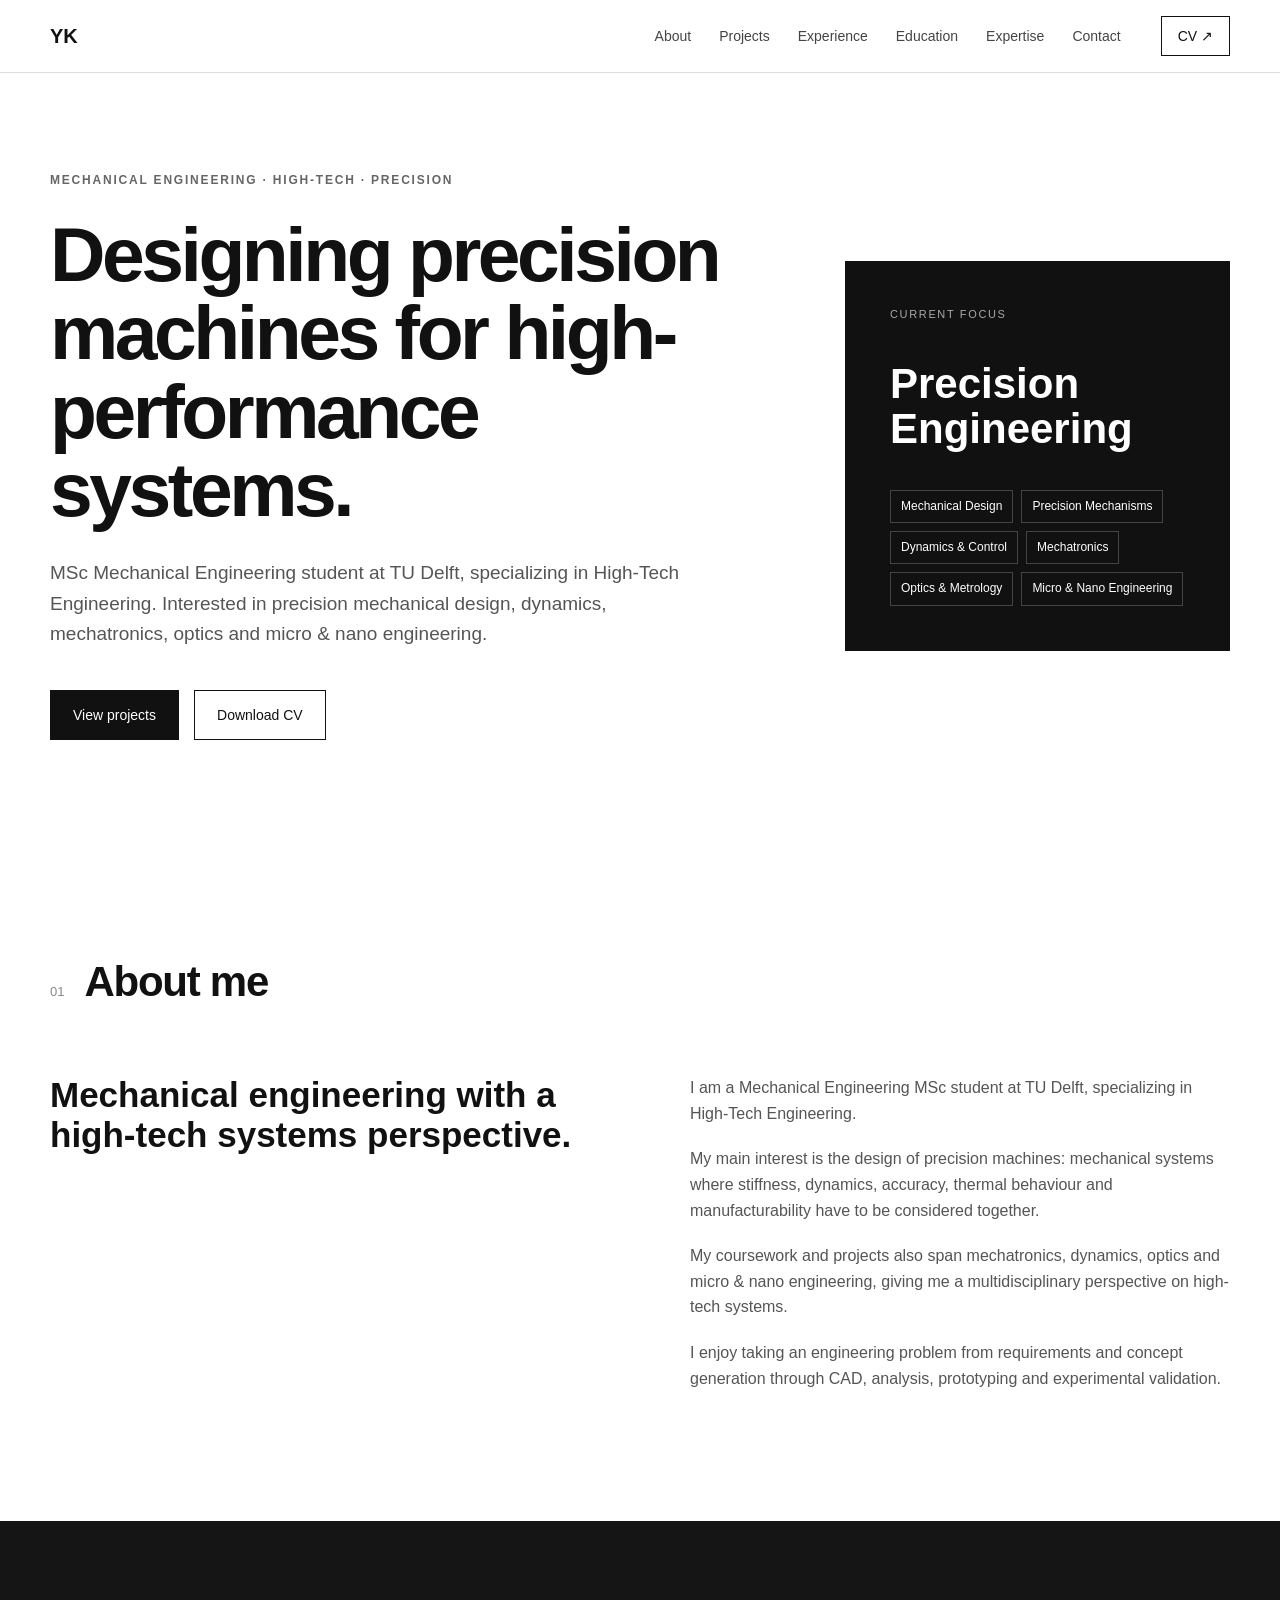
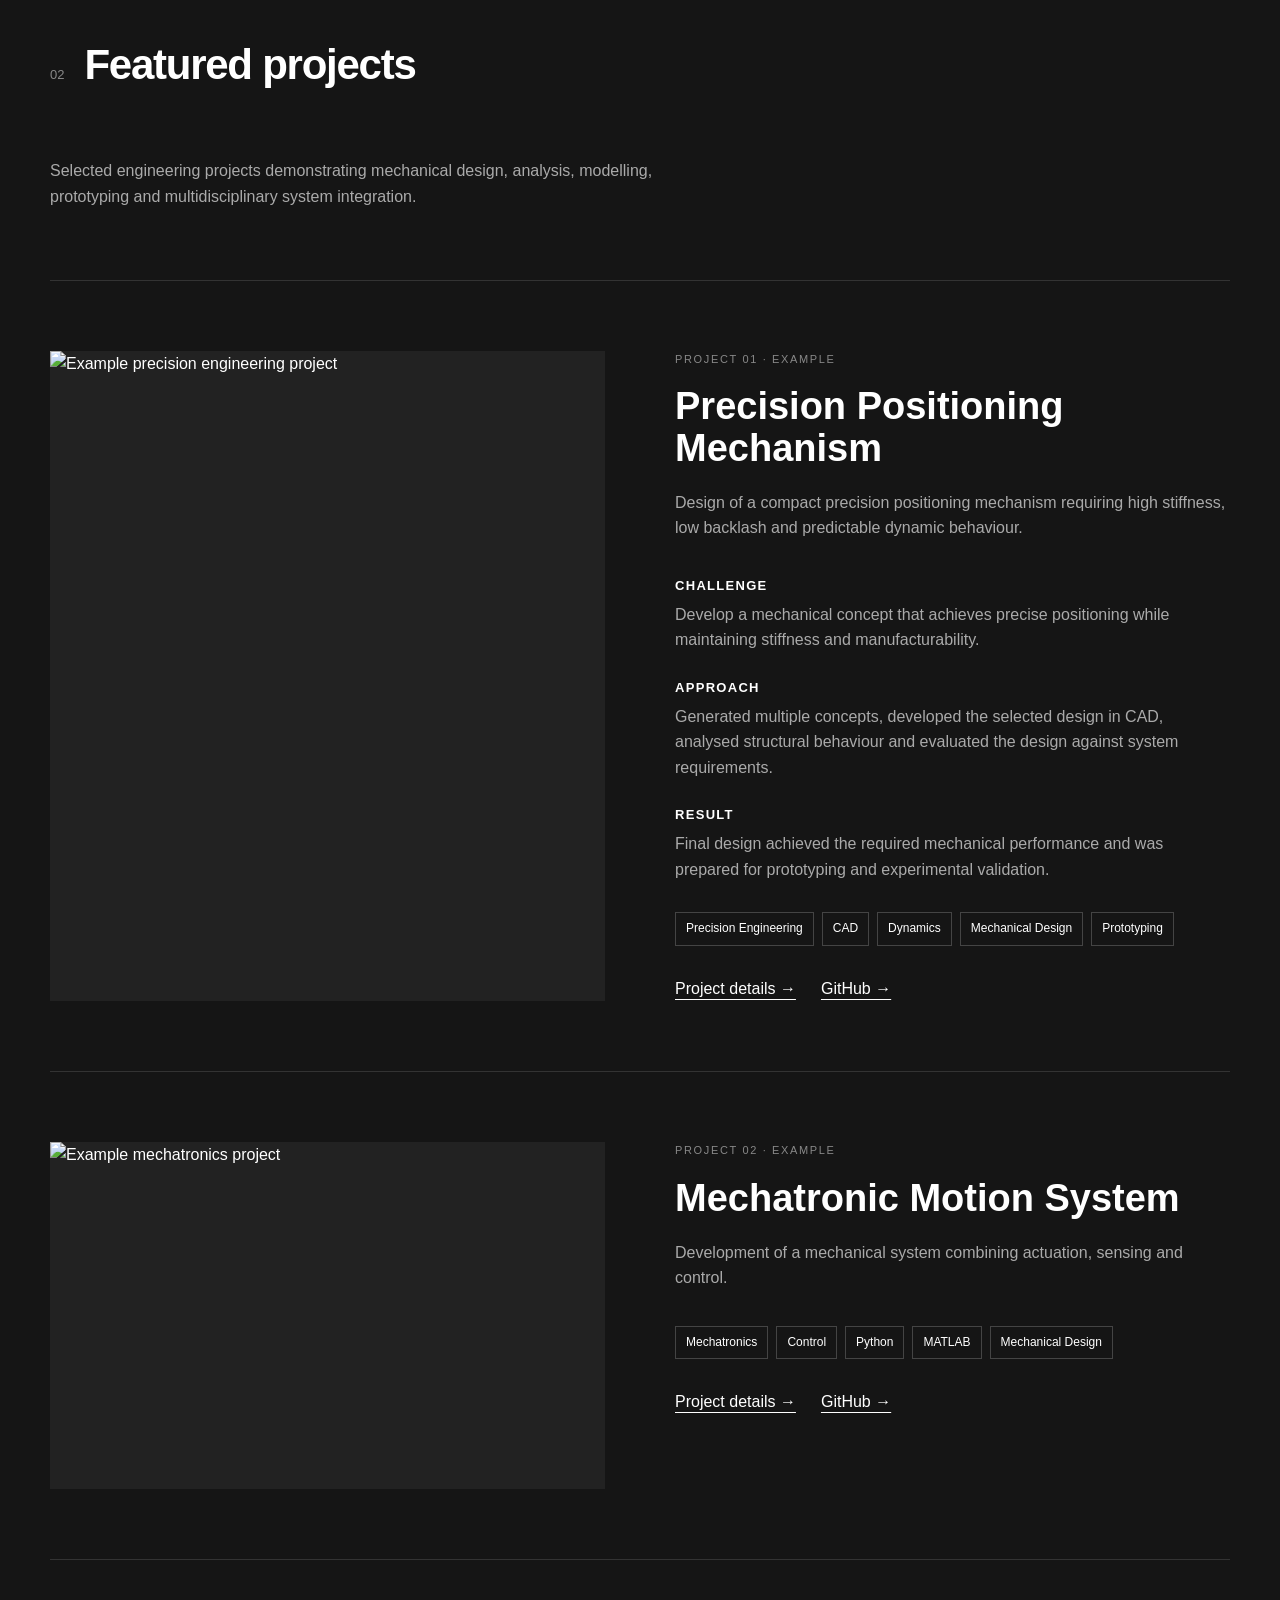
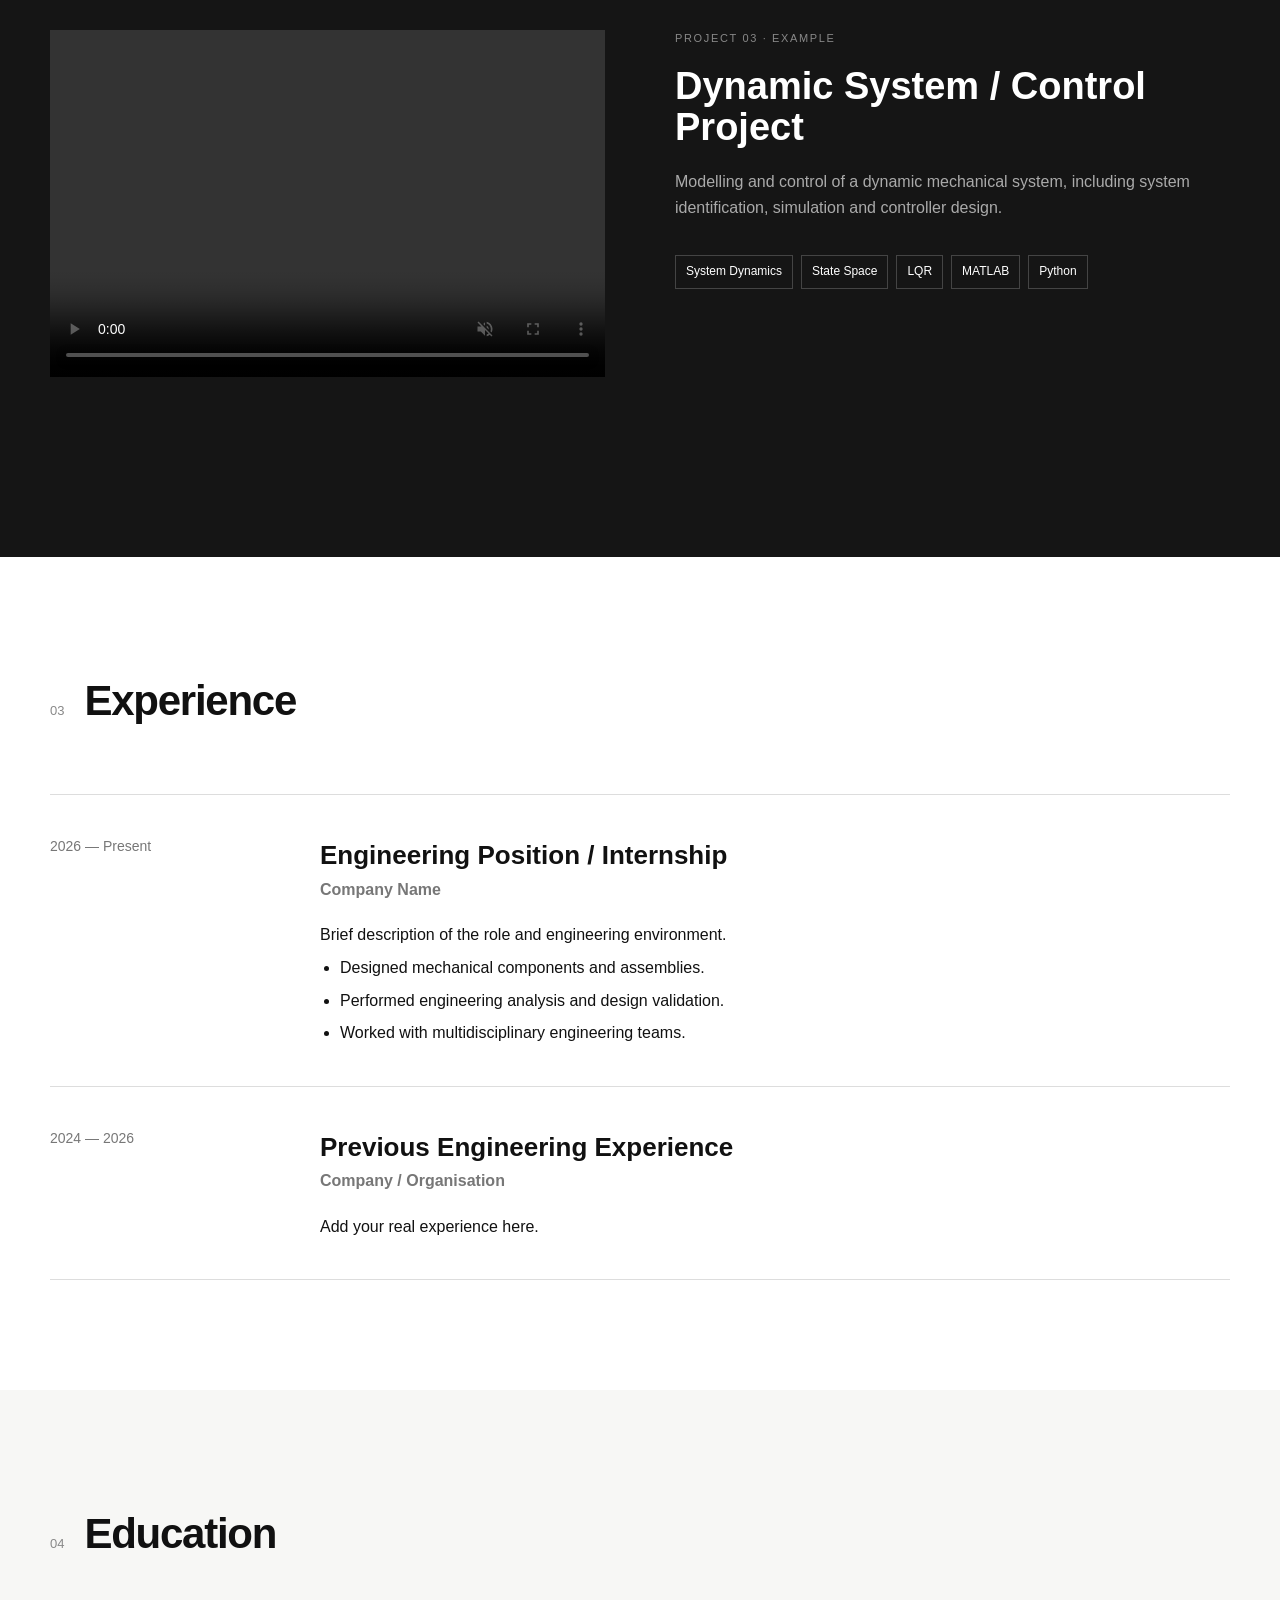
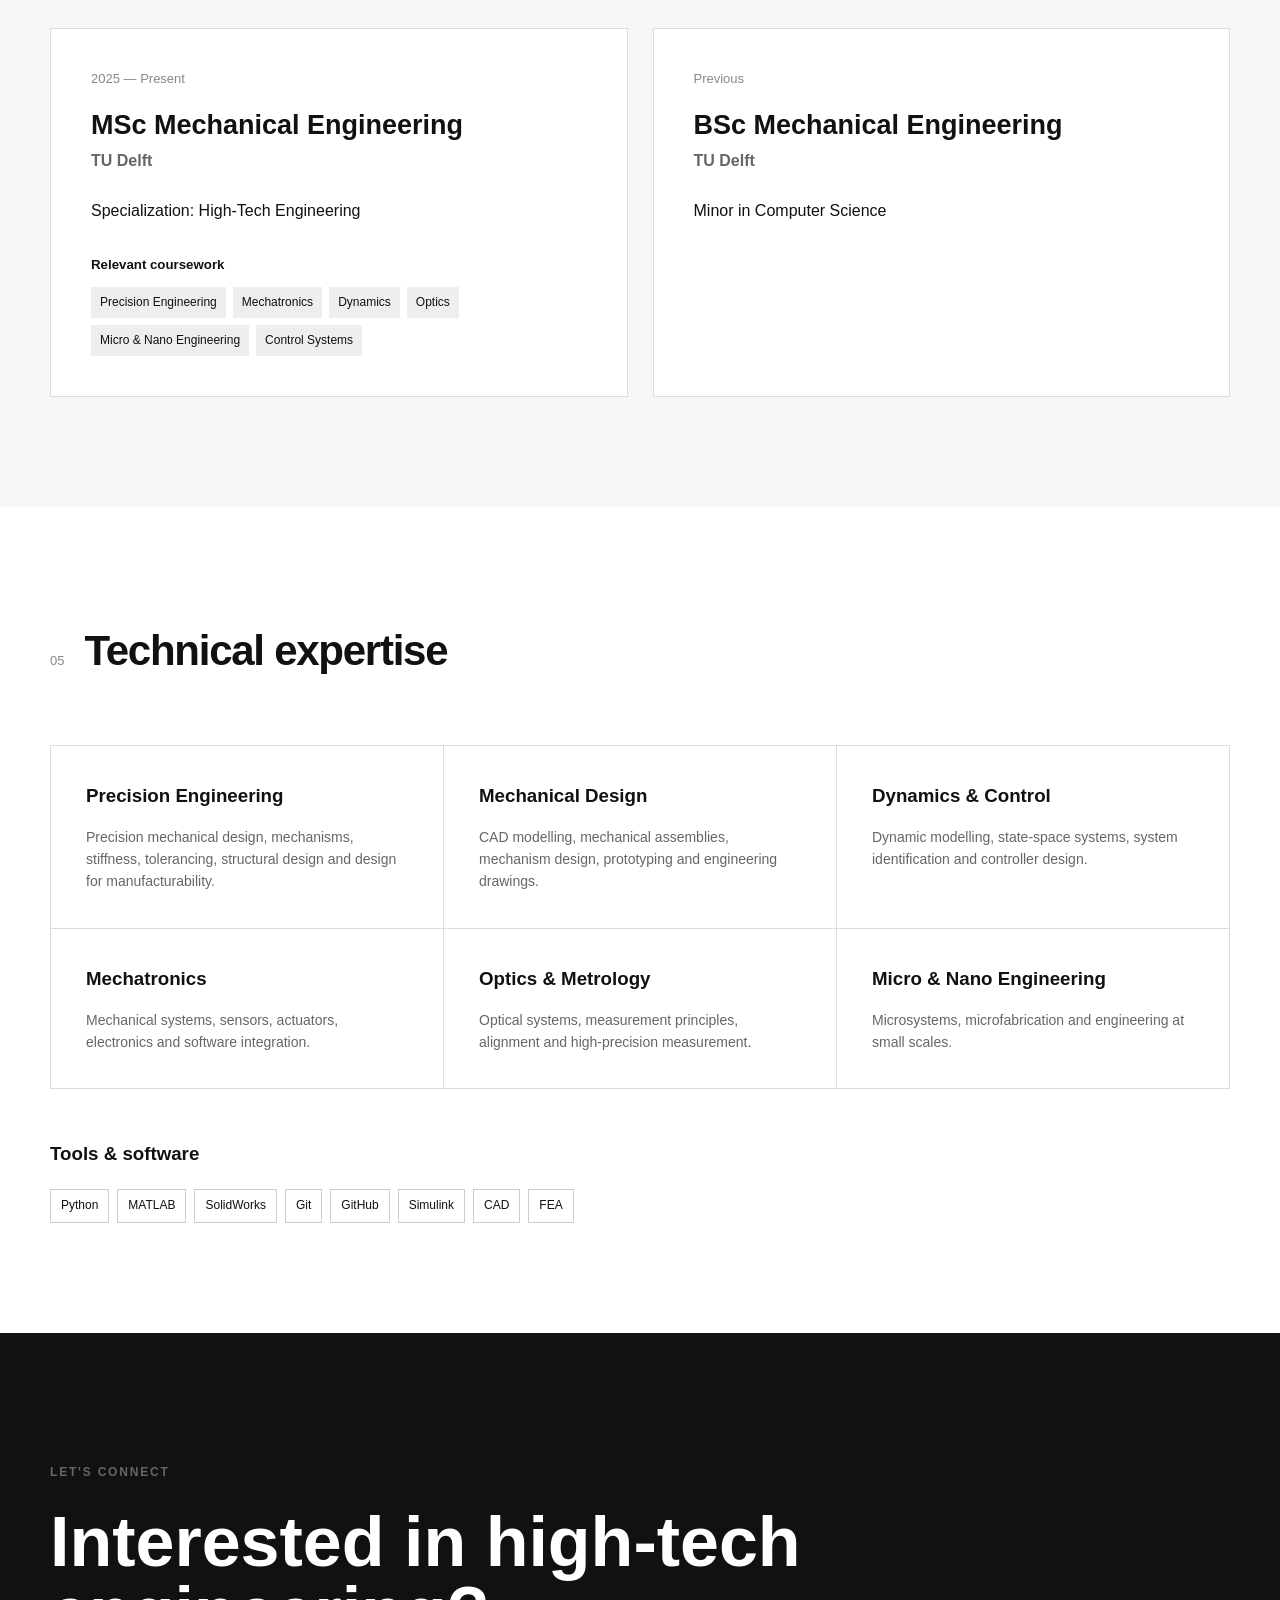
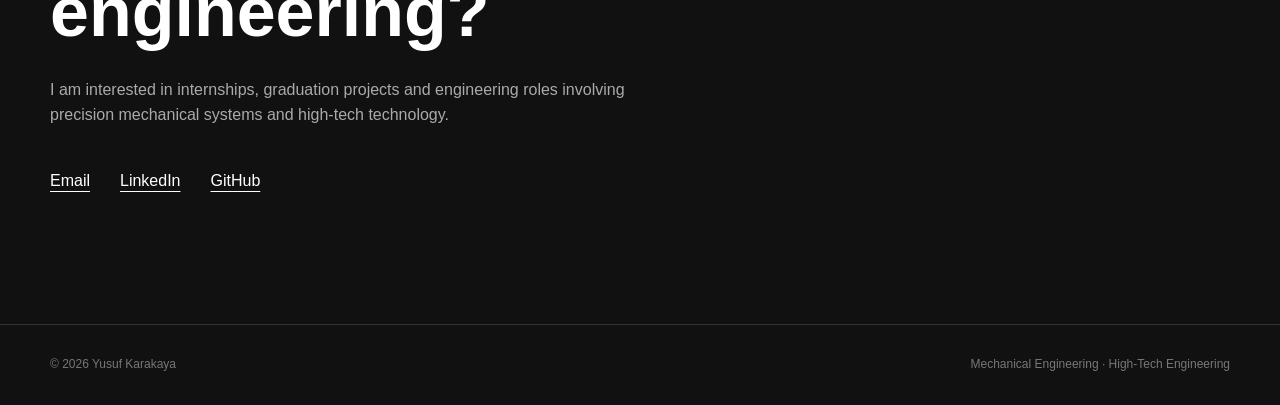
==== index.html @ 10699b2d "Initial website setup" ====
<!DOCTYPE html>
<html lang="en">
<head>
    <meta charset="UTF-8">
    <meta name="viewport" content="width=device-width, initial-scale=1.0">

    <title>Yusuf Karakaya | High-Tech & Precision Engineering</title>

    <meta name="description"
          content="Portfolio of Yusuf Karakaya, Mechanical Engineering MSc student specializing in High-Tech and Precision Engineering.">

    <link rel="stylesheet" href="style.css">
</head>

<body>

<!-- ================= HEADER ================= -->

<header class="header">
    <div class="container nav">

        <a href="#" class="logo">YK</a>

        <nav>
            <a href="#about">About</a>
            <a href="#projects">Projects</a>
            <a href="#experience">Experience</a>
            <a href="#education">Education</a>
            <a href="#skills">Expertise</a>
            <a href="#contact">Contact</a>
        </nav>

        <a href="assets/cv.pdf" class="nav-cv" target="_blank">
            CV ↗
        </a>

    </div>
</header>


<main>

<!-- ================= HERO ================= -->

<section class="hero">

    <div class="container hero-grid">

        <div class="hero-text">

            <p class="eyebrow">
                MECHANICAL ENGINEERING · HIGH-TECH · PRECISION
            </p>

            <h1>
                Designing precision machines
                for high-performance systems.
            </h1>

            <p class="hero-description">
                MSc Mechanical Engineering student at TU Delft,
                specializing in High-Tech Engineering. Interested in
                precision mechanical design, dynamics, mechatronics,
                optics and micro & nano engineering.
            </p>

            <div class="hero-buttons">
                <a href="#projects" class="button primary">
                    View projects
                </a>

                <a href="assets/cv.pdf"
                   class="button secondary"
                   target="_blank">
                    Download CV
                </a>
            </div>

        </div>

        <div class="hero-card">

            <div class="hero-card-label">
                CURRENT FOCUS
            </div>

            <h2>
                Precision<br>
                Engineering
            </h2>

            <div class="focus-list">
                <span>Mechanical Design</span>
                <span>Precision Mechanisms</span>
                <span>Dynamics & Control</span>
                <span>Mechatronics</span>
                <span>Optics & Metrology</span>
                <span>Micro & Nano Engineering</span>
            </div>

        </div>

    </div>

</section>


<!-- ================= ABOUT ================= -->

<section id="about" class="section">

    <div class="container">

        <div class="section-heading">
            <span>01</span>
            <h2>About me</h2>
        </div>

        <div class="about-grid">

            <div>
                <h3>
                    Mechanical engineering with a
                    high-tech systems perspective.
                </h3>
            </div>

            <div>
                <p>
                    I am a Mechanical Engineering MSc student at TU Delft,
                    specializing in High-Tech Engineering.
                </p>

                <p>
                    My main interest is the design of precision machines:
                    mechanical systems where stiffness, dynamics, accuracy,
                    thermal behaviour and manufacturability have to be
                    considered together.
                </p>

                <p>
                    My coursework and projects also span mechatronics,
                    dynamics, optics and micro & nano engineering, giving me
                    a multidisciplinary perspective on high-tech systems.
                </p>

                <p>
                    I enjoy taking an engineering problem from requirements
                    and concept generation through CAD, analysis,
                    prototyping and experimental validation.
                </p>
            </div>

        </div>

    </div>

</section>


<!-- ================= PROJECTS ================= -->

<section id="projects" class="section section-dark">

    <div class="container">

        <div class="section-heading">
            <span>02</span>
            <h2>Featured projects</h2>
        </div>

        <p class="section-intro">
            Selected engineering projects demonstrating mechanical design,
            analysis, modelling, prototyping and multidisciplinary system
            integration.
        </p>


        <!-- PROJECT 01 -->

        <article class="project">

            <div class="project-media">
                <img
                    src="assets/projects/project-01.jpg"
                    alt="Example precision engineering project">
            </div>

            <div class="project-content">

                <p class="project-number">PROJECT 01 · EXAMPLE</p>

                <h3>
                    Precision Positioning Mechanism
                </h3>

                <p class="project-description">
                    Design of a compact precision positioning mechanism
                    requiring high stiffness, low backlash and predictable
                    dynamic behaviour.
                </p>

                <div class="project-details">

                    <div>
                        <h4>Challenge</h4>
                        <p>
                            Develop a mechanical concept that achieves
                            precise positioning while maintaining stiffness
                            and manufacturability.
                        </p>
                    </div>

                    <div>
                        <h4>Approach</h4>
                        <p>
                            Generated multiple concepts, developed the
                            selected design in CAD, analysed structural
                            behaviour and evaluated the design against
                            system requirements.
                        </p>
                    </div>

                    <div>
                        <h4>Result</h4>
                        <p>
                            Final design achieved the required mechanical
                            performance and was prepared for prototyping
                            and experimental validation.
                        </p>
                    </div>

                </div>

                <div class="tags">
                    <span>Precision Engineering</span>
                    <span>CAD</span>
                    <span>Dynamics</span>
                    <span>Mechanical Design</span>
                    <span>Prototyping</span>
                </div>

                <div class="project-links">
                    <a href="#">Project details →</a>
                    <a href="#">GitHub →</a>
                </div>

            </div>

        </article>


        <!-- PROJECT 02 -->

        <article class="project reverse">

            <div class="project-media">
                <img
                    src="assets/projects/project-02.jpg"
                    alt="Example mechatronics project">
            </div>

            <div class="project-content">

                <p class="project-number">PROJECT 02 · EXAMPLE</p>

                <h3>
                    Mechatronic Motion System
                </h3>

                <p class="project-description">
                    Development of a mechanical system combining actuation,
                    sensing and control.
                </p>

                <div class="tags">
                    <span>Mechatronics</span>
                    <span>Control</span>
                    <span>Python</span>
                    <span>MATLAB</span>
                    <span>Mechanical Design</span>
                </div>

                <div class="project-links">
                    <a href="#">Project details →</a>
                    <a href="#">GitHub →</a>
                </div>

            </div>

        </article>


        <!-- PROJECT 03 -->

        <article class="project">

            <div class="project-media video-placeholder">

                <video controls muted loop>
                    <source
                        src="assets/projects/project-03-demo.mp4"
                        type="video/mp4">
                </video>

            </div>

            <div class="project-content">

                <p class="project-number">PROJECT 03 · EXAMPLE</p>

                <h3>
                    Dynamic System / Control Project
                </h3>

                <p class="project-description">
                    Modelling and control of a dynamic mechanical system,
                    including system identification, simulation and
                    controller design.
                </p>

                <div class="tags">
                    <span>System Dynamics</span>
                    <span>State Space</span>
                    <span>LQR</span>
                    <span>MATLAB</span>
                    <span>Python</span>
                </div>

            </div>

        </article>

    </div>

</section>


<!-- ================= EXPERIENCE ================= -->

<section id="experience" class="section">

    <div class="container">

        <div class="section-heading">
            <span>03</span>
            <h2>Experience</h2>
        </div>


        <div class="timeline">

            <article class="experience-item">

                <div class="experience-date">
                    2026 — Present
                </div>

                <div>

                    <h3>
                        Engineering Position / Internship
                    </h3>

                    <h4>
                        Company Name
                    </h4>

                    <p>
                        Brief description of the role and engineering
                        environment.
                    </p>

                    <ul>
                        <li>
                            Designed mechanical components and assemblies.
                        </li>

                        <li>
                            Performed engineering analysis and design
                            validation.
                        </li>

                        <li>
                            Worked with multidisciplinary engineering teams.
                        </li>
                    </ul>

                </div>

            </article>


            <article class="experience-item">

                <div class="experience-date">
                    2024 — 2026
                </div>

                <div>

                    <h3>
                        Previous Engineering Experience
                    </h3>

                    <h4>
                        Company / Organisation
                    </h4>

                    <p>
                        Add your real experience here.
                    </p>

                </div>

            </article>

        </div>

    </div>

</section>


<!-- ================= EDUCATION ================= -->

<section id="education" class="section section-light">

    <div class="container">

        <div class="section-heading">
            <span>04</span>
            <h2>Education</h2>
        </div>


        <div class="education-grid">

            <article class="education-card">

                <p class="date">
                    2025 — Present
                </p>

                <h3>
                    MSc Mechanical Engineering
                </h3>

                <h4>
                    TU Delft
                </h4>

                <p>
                    Specialization: High-Tech Engineering
                </p>

                <h5>
                    Relevant coursework
                </h5>

                <div class="course-list">

                    <span>Precision Engineering</span>
                    <span>Mechatronics</span>
                    <span>Dynamics</span>
                    <span>Optics</span>
                    <span>Micro & Nano Engineering</span>
                    <span>Control Systems</span>

                </div>

            </article>


            <article class="education-card">

                <p class="date">
                    Previous
                </p>

                <h3>
                    BSc Mechanical Engineering
                </h3>

                <h4>
                    TU Delft
                </h4>

                <p>
                    Minor in Computer Science
                </p>

            </article>

        </div>

    </div>

</section>


<!-- ================= EXPERTISE ================= -->

<section id="skills" class="section">

    <div class="container">

        <div class="section-heading">
            <span>05</span>
            <h2>Technical expertise</h2>
        </div>


        <div class="skills-grid">

            <div class="skill-card">
                <h3>Precision Engineering</h3>

                <p>
                    Precision mechanical design, mechanisms, stiffness,
                    tolerancing, structural design and design for
                    manufacturability.
                </p>
            </div>


            <div class="skill-card">
                <h3>Mechanical Design</h3>

                <p>
                    CAD modelling, mechanical assemblies, mechanism design,
                    prototyping and engineering drawings.
                </p>
            </div>


            <div class="skill-card">
                <h3>Dynamics & Control</h3>

                <p>
                    Dynamic modelling, state-space systems, system
                    identification and controller design.
                </p>
            </div>


            <div class="skill-card">
                <h3>Mechatronics</h3>

                <p>
                    Mechanical systems, sensors, actuators, electronics
                    and software integration.
                </p>
            </div>


            <div class="skill-card">
                <h3>Optics & Metrology</h3>

                <p>
                    Optical systems, measurement principles, alignment and
                    high-precision measurement.
                </p>
            </div>


            <div class="skill-card">
                <h3>Micro & Nano Engineering</h3>

                <p>
                    Microsystems, microfabrication and engineering at
                    small scales.
                </p>
            </div>

        </div>


        <div class="software">

            <h3>Tools & software</h3>

            <div class="software-list">
                <span>Python</span>
                <span>MATLAB</span>
                <span>SolidWorks</span>
                <span>Git</span>
                <span>GitHub</span>
                <span>Simulink</span>
                <span>CAD</span>
                <span>FEA</span>
            </div>

        </div>

    </div>

</section>


<!-- ================= CONTACT ================= -->

<section id="contact" class="contact">

    <div class="container">

        <p class="eyebrow">
            LET'S CONNECT
        </p>

        <h2>
            Interested in high-tech engineering?
        </h2>

        <p>
            I am interested in internships, graduation projects and
            engineering roles involving precision mechanical systems
            and high-tech technology.
        </p>

        <div class="contact-links">

            <a href="mailto:YOUR_EMAIL@example.com">
                Email
            </a>

            <a href="https://www.linkedin.com/"
               target="_blank">
                LinkedIn
            </a>

            <a href="https://github.com/"
               target="_blank">
                GitHub
            </a>

        </div>

    </div>

</section>

</main>


<footer>

    <div class="container footer">

        <p>
            © 2026 Yusuf Karakaya
        </p>

        <p>
            Mechanical Engineering · High-Tech Engineering
        </p>

    </div>

</footer>


<script src="script.js"></script>

</body>
</html>
---- style.css ----
/* =========================
   RESET
========================= */

* {
    margin: 0;
    padding: 0;
    box-sizing: border-box;
}

html {
    scroll-behavior: smooth;
}

body {
    font-family:
        Inter,
        -apple-system,
        BlinkMacSystemFont,
        "Segoe UI",
        sans-serif;

    color: #111;
    background: #fff;
    line-height: 1.6;
}

img,
video {
    width: 100%;
    display: block;
}

a {
    color: inherit;
    text-decoration: none;
}


/* =========================
   VARIABLES
========================= */

:root {

    --black: #111;
    --dark: #151515;
    --gray: #666;
    --light-gray: #f3f3f1;
    --border: #ddd;

    --max-width: 1180px;

    --section-padding: 110px;
}


/* =========================
   GENERAL
========================= */

.container {
    width: min(
        calc(100% - 40px),
        var(--max-width)
    );

    margin: auto;
}

.section {
    padding: var(--section-padding) 0;
}

.section-light {
    background: #f7f7f5;
}

.section-dark {
    background: var(--dark);
    color: white;
}


/* =========================
   HEADER
========================= */

.header {
    position: sticky;
    top: 0;
    z-index: 100;

    background: rgba(255,255,255,0.92);

    backdrop-filter: blur(10px);

    border-bottom: 1px solid var(--border);
}

.nav {
    height: 72px;

    display: flex;
    align-items: center;

    gap: 40px;
}

.logo {
    font-weight: 800;
    font-size: 20px;

    margin-right: auto;
}

nav {
    display: flex;
    gap: 28px;
}

nav a {
    font-size: 14px;
    color: #444;

    transition: 0.2s;
}

nav a:hover {
    color: #000;
}

.nav-cv {
    border: 1px solid #111;
    padding: 8px 16px;

    font-size: 14px;
}


/* =========================
   HERO
========================= */

.hero {
    min-height: 85vh;

    display: flex;
    align-items: center;
}

.hero-grid {
    display: grid;

    grid-template-columns:
        1.3fr
        0.7fr;

    gap: 80px;

    align-items: center;
}

.eyebrow {
    font-size: 12px;
    font-weight: 700;

    letter-spacing: 0.15em;

    margin-bottom: 25px;

    color: #666;
}

.hero h1 {
    font-size: clamp(44px, 6vw, 78px);

    line-height: 1.02;

    letter-spacing: -0.045em;

    max-width: 850px;
}

.hero-description {
    max-width: 650px;

    font-size: 19px;

    color: #555;

    margin-top: 30px;
}

.hero-buttons {
    display: flex;
    gap: 15px;

    margin-top: 40px;
}

.button {
    padding: 13px 22px;

    font-size: 14px;

    border: 1px solid #111;
}

.button.primary {
    background: #111;
    color: white;
}

.button.secondary {
    background: transparent;
}


/* =========================
   HERO CARD
========================= */

.hero-card {

    background: #111;

    color: white;

    padding: 45px;

    min-height: 390px;

    display: flex;
    flex-direction: column;
    justify-content: space-between;
}

.hero-card-label {
    font-size: 11px;
    letter-spacing: 0.15em;
    color: #aaa;
}

.hero-card h2 {
    font-size: 42px;
    line-height: 1.05;
}

.focus-list {
    display: flex;
    flex-wrap: wrap;
    gap: 8px;
}

.focus-list span {
    border: 1px solid #444;
    padding: 6px 10px;

    font-size: 12px;
}


/* =========================
   SECTION HEADINGS
========================= */

.section-heading {
    display: flex;
    align-items: baseline;

    gap: 20px;

    margin-bottom: 60px;
}

.section-heading span {
    font-size: 13px;
    color: #888;
}

.section-heading h2 {
    font-size: 42px;

    letter-spacing: -0.03em;
}

.section-intro {
    max-width: 650px;

    color: #aaa;

    margin-bottom: 70px;
}


/* =========================
   ABOUT
========================= */

.about-grid {
    display: grid;

    grid-template-columns:
        1fr
        1fr;

    gap: 100px;
}

.about-grid h3 {
    font-size: 35px;

    line-height: 1.15;
}

.about-grid p {
    margin-bottom: 20px;

    color: #555;
}


/* =========================
   PROJECTS
========================= */

.project {
    display: grid;

    grid-template-columns:
        1fr
        1fr;

    gap: 70px;

    padding: 70px 0;

    border-top: 1px solid #333;
}

.project.reverse {
    grid-template-columns:
        1fr
        1fr;
}

.project-media {
    overflow: hidden;

    background: #222;
}

.project-media img {
    aspect-ratio: 16 / 10;

    object-fit: cover;
}

.project-media video {
    aspect-ratio: 16 / 10;

    object-fit: cover;
}

.project-number {
    font-size: 11px;

    letter-spacing: 0.15em;

    color: #888;

    margin-bottom: 18px;
}

.project-content h3 {
    font-size: 38px;

    line-height: 1.1;

    margin-bottom: 20px;
}

.project-description {
    color: #aaa;

    margin-bottom: 35px;
}

.project-details {
    display: grid;

    gap: 25px;

    margin-bottom: 30px;
}

.project-details h4 {
    font-size: 13px;

    text-transform: uppercase;

    letter-spacing: 0.1em;

    margin-bottom: 5px;
}

.project-details p {
    color: #aaa;
}

.tags,
.software-list {
    display: flex;

    flex-wrap: wrap;

    gap: 8px;
}

.tags span,
.software-list span {

    border: 1px solid #444;

    padding: 6px 10px;

    font-size: 12px;
}

.project-links {
    display: flex;

    gap: 25px;

    margin-top: 30px;
}

.project-links a {
    text-decoration: underline;

    text-underline-offset: 5px;
}


/* =========================
   EXPERIENCE
========================= */

.timeline {
    border-top: 1px solid var(--border);
}

.experience-item {

    display: grid;

    grid-template-columns:
        220px
        1fr;

    gap: 50px;

    padding: 40px 0;

    border-bottom: 1px solid var(--border);
}

.experience-date {
    color: #777;
    font-size: 14px;
}

.experience-item h3 {
    font-size: 26px;
}

.experience-item h4 {
    color: #777;

    margin-bottom: 20px;
}

.experience-item li {
    margin-left: 20px;

    margin-top: 7px;
}


/* =========================
   EDUCATION
========================= */

.education-grid {
    display: grid;

    grid-template-columns:
        1fr
        1fr;

    gap: 25px;
}

.education-card {

    background: white;

    border: 1px solid var(--border);

    padding: 40px;
}

.education-card .date {
    color: #888;

    font-size: 13px;

    margin-bottom: 15px;
}

.education-card h3 {
    font-size: 27px;
}

.education-card h4 {
    color: #666;

    margin-bottom: 25px;
}

.education-card h5 {
    margin-top: 30px;

    margin-bottom: 12px;
}

.course-list {
    display: flex;

    flex-wrap: wrap;

    gap: 7px;
}

.course-list span {
    background: #eee;

    padding: 6px 9px;

    font-size: 12px;
}


/* =========================
   SKILLS
========================= */

.skills-grid {

    display: grid;

    grid-template-columns:
        repeat(3, 1fr);

    gap: 1px;

    background: var(--border);

    border: 1px solid var(--border);
}

.skill-card {

    background: white;

    padding: 35px;
}

.skill-card h3 {
    margin-bottom: 15px;
}

.skill-card p {
    color: #666;

    font-size: 14px;
}

.software {
    margin-top: 50px;
}

.software h3 {
    margin-bottom: 20px;
}

.software-list span {
    border-color: #ccc;
}


/* =========================
   CONTACT
========================= */

.contact {

    background: #111;

    color: white;

    padding: 130px 0;
}

.contact h2 {

    font-size: clamp(40px, 6vw, 70px);

    line-height: 1;

    max-width: 850px;
}

.contact p:not(.eyebrow) {

    color: #aaa;

    max-width: 600px;

    margin-top: 30px;
}

.contact-links {

    display: flex;

    gap: 30px;

    margin-top: 40px;
}

.contact-links a {

    text-decoration: underline;

    text-underline-offset: 5px;
}


/* =========================
   FOOTER
========================= */

footer {
    background: #111;

    color: #777;

    border-top: 1px solid #333;
}

.footer {

    min-height: 80px;

    display: flex;

    align-items: center;

    justify-content: space-between;

    font-size: 12px;
}


/* =========================
   MOBILE
========================= */

@media (max-width: 800px) {

    nav {
        display: none;
    }

    .hero-grid,
    .about-grid,
    .project,
    .education-grid {

        grid-template-columns: 1fr;

        gap: 40px;
    }

    .skills-grid {
        grid-template-columns: 1fr;
    }

    .hero {
        padding: 80px 0;
    }

    .hero h1 {
        font-size: 48px;
    }

    .hero-card {
        min-height: 320px;
    }

    .experience-item {
        grid-template-columns: 1fr;

        gap: 10px;
    }

    .footer {
        flex-direction: column;

        justify-content: center;

        gap: 5px;
    }

}
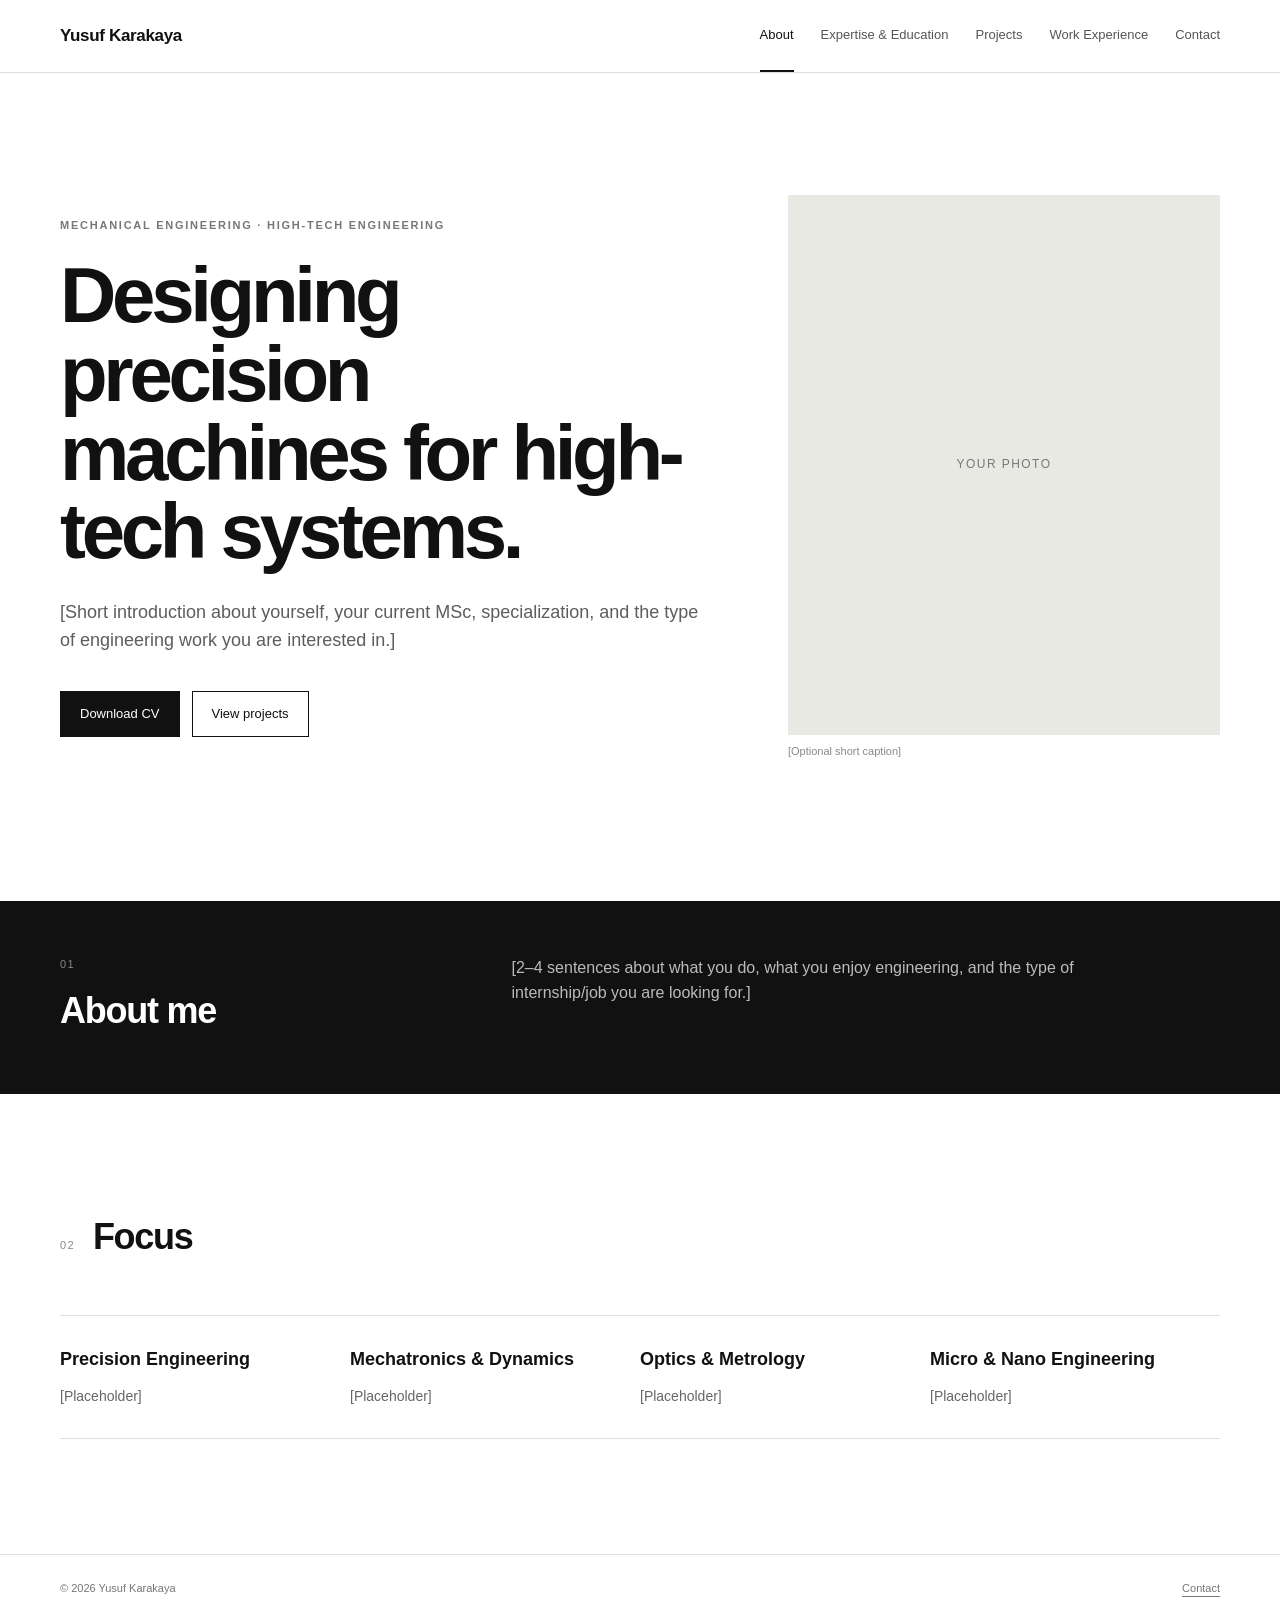
==== commit fa8e6e1f: "Redesign" ====
--- a/index.html
+++ b/index.html
@@ -1,666 +1,63 @@
 <!DOCTYPE html>
 <html lang="en">
 <head>
-    <meta charset="UTF-8">
-    <meta name="viewport" content="width=device-width, initial-scale=1.0">
-
-    <title>Yusuf Karakaya | High-Tech & Precision Engineering</title>
-
-    <meta name="description"
-          content="Portfolio of Yusuf Karakaya, Mechanical Engineering MSc student specializing in High-Tech and Precision Engineering.">
-
-    <link rel="stylesheet" href="style.css">
+  <meta charset="UTF-8">
+  <meta name="viewport" content="width=device-width, initial-scale=1.0">
+  <meta name="description" content="Yusuf Karakaya — Mechanical Engineering MSc, High-Tech and Precision Engineering portfolio.">
+  <title>Yusuf Karakaya | High-Tech & Precision Engineering</title>
+  <link rel="stylesheet" href="style.css">
 </head>
-
 <body>
-
-<!-- ================= HEADER ================= -->
-
-<header class="header">
-    <div class="container nav">
-
-        <a href="#" class="logo">YK</a>
-
-        <nav>
-            <a href="#about">About</a>
-            <a href="#projects">Projects</a>
-            <a href="#experience">Experience</a>
-            <a href="#education">Education</a>
-            <a href="#skills">Expertise</a>
-            <a href="#contact">Contact</a>
-        </nav>
-
-        <a href="assets/cv.pdf" class="nav-cv" target="_blank">
-            CV ↗
-        </a>
-
-    </div>
+<header class="site-header">
+  <div class="container nav">
+    <a class="logo" href="index.html">Yusuf Karakaya</a>
+    <button class="menu-toggle" aria-label="Open menu">☰</button>
+    <nav class="nav-links">
+      <a class="active" href="index.html">About</a>
+      <a href="expertise.html">Expertise & Education</a>
+      <a href="projects.html">Projects</a>
+      <a href="experience.html">Work Experience</a>
+      <a href="contact.html">Contact</a>
+    </nav>
+  </div>
 </header>
 
+<main>
+  <section class="hero container">
+    <div class="hero-copy">
+      <p class="eyebrow">MECHANICAL ENGINEERING · HIGH-TECH ENGINEERING</p>
+      <h1>Designing precision machines for high-tech systems.</h1>
+      <p class="lead">[Short introduction about yourself, your current MSc, specialization, and the type of engineering work you are interested in.]</p>
+      <div class="actions">
+        <a class="button button-dark" href="assets/cv.pdf" target="_blank">Download CV</a>
+        <a class="button button-light" href="projects.html">View projects</a>
+      </div>
+    </div>
+    <div class="hero-photo">
+      <div class="photo-placeholder">YOUR PHOTO</div>
+      <p class="caption">[Optional short caption]</p>
+    </div>
+  </section>
 
-<main>
+  <section class="intro-strip">
+    <div class="container intro-grid">
+      <div><span class="number">01</span><h2>About me</h2></div>
+      <p>[2–4 sentences about what you do, what you enjoy engineering, and the type of internship/job you are looking for.]</p>
+    </div>
+  </section>
 
-<!-- ================= HERO ================= -->
-
-<section class="hero">
-
-    <div class="container hero-grid">
-
-        <div class="hero-text">
-
-            <p class="eyebrow">
-                MECHANICAL ENGINEERING · HIGH-TECH · PRECISION
-            </p>
-
-            <h1>
-                Designing precision machines
-                for high-performance systems.
-            </h1>
-
-            <p class="hero-description">
-                MSc Mechanical Engineering student at TU Delft,
-                specializing in High-Tech Engineering. Interested in
-                precision mechanical design, dynamics, mechatronics,
-                optics and micro & nano engineering.
-            </p>
-
-            <div class="hero-buttons">
-                <a href="#projects" class="button primary">
-                    View projects
-                </a>
-
-                <a href="assets/cv.pdf"
-                   class="button secondary"
-                   target="_blank">
-                    Download CV
-                </a>
-            </div>
-
-        </div>
-
-        <div class="hero-card">
-
-            <div class="hero-card-label">
-                CURRENT FOCUS
-            </div>
-
-            <h2>
-                Precision<br>
-                Engineering
-            </h2>
-
-            <div class="focus-list">
-                <span>Mechanical Design</span>
-                <span>Precision Mechanisms</span>
-                <span>Dynamics & Control</span>
-                <span>Mechatronics</span>
-                <span>Optics & Metrology</span>
-                <span>Micro & Nano Engineering</span>
-            </div>
-
-        </div>
-
+  <section class="container focus-section">
+    <div class="section-heading"><span class="number">02</span><h2>Focus</h2></div>
+    <div class="focus-grid">
+      <article><h3>Precision Engineering</h3><p>[Placeholder]</p></article>
+      <article><h3>Mechatronics & Dynamics</h3><p>[Placeholder]</p></article>
+      <article><h3>Optics & Metrology</h3><p>[Placeholder]</p></article>
+      <article><h3>Micro & Nano Engineering</h3><p>[Placeholder]</p></article>
     </div>
-
-</section>
-
-
-<!-- ================= ABOUT ================= -->
-
-<section id="about" class="section">
-
-    <div class="container">
-
-        <div class="section-heading">
-            <span>01</span>
-            <h2>About me</h2>
-        </div>
-
-        <div class="about-grid">
-
-            <div>
-                <h3>
-                    Mechanical engineering with a
-                    high-tech systems perspective.
-                </h3>
-            </div>
-
-            <div>
-                <p>
-                    I am a Mechanical Engineering MSc student at TU Delft,
-                    specializing in High-Tech Engineering.
-                </p>
-
-                <p>
-                    My main interest is the design of precision machines:
-                    mechanical systems where stiffness, dynamics, accuracy,
-                    thermal behaviour and manufacturability have to be
-                    considered together.
-                </p>
-
-                <p>
-                    My coursework and projects also span mechatronics,
-                    dynamics, optics and micro & nano engineering, giving me
-                    a multidisciplinary perspective on high-tech systems.
-                </p>
-
-                <p>
-                    I enjoy taking an engineering problem from requirements
-                    and concept generation through CAD, analysis,
-                    prototyping and experimental validation.
-                </p>
-            </div>
-
-        </div>
-
-    </div>
-
-</section>
-
-
-<!-- ================= PROJECTS ================= -->
-
-<section id="projects" class="section section-dark">
-
-    <div class="container">
-
-        <div class="section-heading">
-            <span>02</span>
-            <h2>Featured projects</h2>
-        </div>
-
-        <p class="section-intro">
-            Selected engineering projects demonstrating mechanical design,
-            analysis, modelling, prototyping and multidisciplinary system
-            integration.
-        </p>
-
-
-        <!-- PROJECT 01 -->
-
-        <article class="project">
-
-            <div class="project-media">
-                <img
-                    src="assets/projects/project-01.jpg"
-                    alt="Example precision engineering project">
-            </div>
-
-            <div class="project-content">
-
-                <p class="project-number">PROJECT 01 · EXAMPLE</p>
-
-                <h3>
-                    Precision Positioning Mechanism
-                </h3>
-
-                <p class="project-description">
-                    Design of a compact precision positioning mechanism
-                    requiring high stiffness, low backlash and predictable
-                    dynamic behaviour.
-                </p>
-
-                <div class="project-details">
-
-                    <div>
-                        <h4>Challenge</h4>
-                        <p>
-                            Develop a mechanical concept that achieves
-                            precise positioning while maintaining stiffness
-                            and manufacturability.
-                        </p>
-                    </div>
-
-                    <div>
-                        <h4>Approach</h4>
-                        <p>
-                            Generated multiple concepts, developed the
-                            selected design in CAD, analysed structural
-                            behaviour and evaluated the design against
-                            system requirements.
-                        </p>
-                    </div>
-
-                    <div>
-                        <h4>Result</h4>
-                        <p>
-                            Final design achieved the required mechanical
-                            performance and was prepared for prototyping
-                            and experimental validation.
-                        </p>
-                    </div>
-
-                </div>
-
-                <div class="tags">
-                    <span>Precision Engineering</span>
-                    <span>CAD</span>
-                    <span>Dynamics</span>
-                    <span>Mechanical Design</span>
-                    <span>Prototyping</span>
-                </div>
-
-                <div class="project-links">
-                    <a href="#">Project details →</a>
-                    <a href="#">GitHub →</a>
-                </div>
-
-            </div>
-
-        </article>
-
-
-        <!-- PROJECT 02 -->
-
-        <article class="project reverse">
-
-            <div class="project-media">
-                <img
-                    src="assets/projects/project-02.jpg"
-                    alt="Example mechatronics project">
-            </div>
-
-            <div class="project-content">
-
-                <p class="project-number">PROJECT 02 · EXAMPLE</p>
-
-                <h3>
-                    Mechatronic Motion System
-                </h3>
-
-                <p class="project-description">
-                    Development of a mechanical system combining actuation,
-                    sensing and control.
-                </p>
-
-                <div class="tags">
-                    <span>Mechatronics</span>
-                    <span>Control</span>
-                    <span>Python</span>
-                    <span>MATLAB</span>
-                    <span>Mechanical Design</span>
-                </div>
-
-                <div class="project-links">
-                    <a href="#">Project details →</a>
-                    <a href="#">GitHub →</a>
-                </div>
-
-            </div>
-
-        </article>
-
-
-        <!-- PROJECT 03 -->
-
-        <article class="project">
-
-            <div class="project-media video-placeholder">
-
-                <video controls muted loop>
-                    <source
-                        src="assets/projects/project-03-demo.mp4"
-                        type="video/mp4">
-                </video>
-
-            </div>
-
-            <div class="project-content">
-
-                <p class="project-number">PROJECT 03 · EXAMPLE</p>
-
-                <h3>
-                    Dynamic System / Control Project
-                </h3>
-
-                <p class="project-description">
-                    Modelling and control of a dynamic mechanical system,
-                    including system identification, simulation and
-                    controller design.
-                </p>
-
-                <div class="tags">
-                    <span>System Dynamics</span>
-                    <span>State Space</span>
-                    <span>LQR</span>
-                    <span>MATLAB</span>
-                    <span>Python</span>
-                </div>
-
-            </div>
-
-        </article>
-
-    </div>
-
-</section>
-
-
-<!-- ================= EXPERIENCE ================= -->
-
-<section id="experience" class="section">
-
-    <div class="container">
-
-        <div class="section-heading">
-            <span>03</span>
-            <h2>Experience</h2>
-        </div>
-
-
-        <div class="timeline">
-
-            <article class="experience-item">
-
-                <div class="experience-date">
-                    2026 — Present
-                </div>
-
-                <div>
-
-                    <h3>
-                        Engineering Position / Internship
-                    </h3>
-
-                    <h4>
-                        Company Name
-                    </h4>
-
-                    <p>
-                        Brief description of the role and engineering
-                        environment.
-                    </p>
-
-                    <ul>
-                        <li>
-                            Designed mechanical components and assemblies.
-                        </li>
-
-                        <li>
-                            Performed engineering analysis and design
-                            validation.
-                        </li>
-
-                        <li>
-                            Worked with multidisciplinary engineering teams.
-                        </li>
-                    </ul>
-
-                </div>
-
-            </article>
-
-
-            <article class="experience-item">
-
-                <div class="experience-date">
-                    2024 — 2026
-                </div>
-
-                <div>
-
-                    <h3>
-                        Previous Engineering Experience
-                    </h3>
-
-                    <h4>
-                        Company / Organisation
-                    </h4>
-
-                    <p>
-                        Add your real experience here.
-                    </p>
-
-                </div>
-
-            </article>
-
-        </div>
-
-    </div>
-
-</section>
-
-
-<!-- ================= EDUCATION ================= -->
-
-<section id="education" class="section section-light">
-
-    <div class="container">
-
-        <div class="section-heading">
-            <span>04</span>
-            <h2>Education</h2>
-        </div>
-
-
-        <div class="education-grid">
-
-            <article class="education-card">
-
-                <p class="date">
-                    2025 — Present
-                </p>
-
-                <h3>
-                    MSc Mechanical Engineering
-                </h3>
-
-                <h4>
-                    TU Delft
-                </h4>
-
-                <p>
-                    Specialization: High-Tech Engineering
-                </p>
-
-                <h5>
-                    Relevant coursework
-                </h5>
-
-                <div class="course-list">
-
-                    <span>Precision Engineering</span>
-                    <span>Mechatronics</span>
-                    <span>Dynamics</span>
-                    <span>Optics</span>
-                    <span>Micro & Nano Engineering</span>
-                    <span>Control Systems</span>
-
-                </div>
-
-            </article>
-
-
-            <article class="education-card">
-
-                <p class="date">
-                    Previous
-                </p>
-
-                <h3>
-                    BSc Mechanical Engineering
-                </h3>
-
-                <h4>
-                    TU Delft
-                </h4>
-
-                <p>
-                    Minor in Computer Science
-                </p>
-
-            </article>
-
-        </div>
-
-    </div>
-
-</section>
-
-
-<!-- ================= EXPERTISE ================= -->
-
-<section id="skills" class="section">
-
-    <div class="container">
-
-        <div class="section-heading">
-            <span>05</span>
-            <h2>Technical expertise</h2>
-        </div>
-
-
-        <div class="skills-grid">
-
-            <div class="skill-card">
-                <h3>Precision Engineering</h3>
-
-                <p>
-                    Precision mechanical design, mechanisms, stiffness,
-                    tolerancing, structural design and design for
-                    manufacturability.
-                </p>
-            </div>
-
-
-            <div class="skill-card">
-                <h3>Mechanical Design</h3>
-
-                <p>
-                    CAD modelling, mechanical assemblies, mechanism design,
-                    prototyping and engineering drawings.
-                </p>
-            </div>
-
-
-            <div class="skill-card">
-                <h3>Dynamics & Control</h3>
-
-                <p>
-                    Dynamic modelling, state-space systems, system
-                    identification and controller design.
-                </p>
-            </div>
-
-
-            <div class="skill-card">
-                <h3>Mechatronics</h3>
-
-                <p>
-                    Mechanical systems, sensors, actuators, electronics
-                    and software integration.
-                </p>
-            </div>
-
-
-            <div class="skill-card">
-                <h3>Optics & Metrology</h3>
-
-                <p>
-                    Optical systems, measurement principles, alignment and
-                    high-precision measurement.
-                </p>
-            </div>
-
-
-            <div class="skill-card">
-                <h3>Micro & Nano Engineering</h3>
-
-                <p>
-                    Microsystems, microfabrication and engineering at
-                    small scales.
-                </p>
-            </div>
-
-        </div>
-
-
-        <div class="software">
-
-            <h3>Tools & software</h3>
-
-            <div class="software-list">
-                <span>Python</span>
-                <span>MATLAB</span>
-                <span>SolidWorks</span>
-                <span>Git</span>
-                <span>GitHub</span>
-                <span>Simulink</span>
-                <span>CAD</span>
-                <span>FEA</span>
-            </div>
-
-        </div>
-
-    </div>
-
-</section>
-
-
-<!-- ================= CONTACT ================= -->
-
-<section id="contact" class="contact">
-
-    <div class="container">
-
-        <p class="eyebrow">
-            LET'S CONNECT
-        </p>
-
-        <h2>
-            Interested in high-tech engineering?
-        </h2>
-
-        <p>
-            I am interested in internships, graduation projects and
-            engineering roles involving precision mechanical systems
-            and high-tech technology.
-        </p>
-
-        <div class="contact-links">
-
-            <a href="mailto:YOUR_EMAIL@example.com">
-                Email
-            </a>
-
-            <a href="https://www.linkedin.com/"
-               target="_blank">
-                LinkedIn
-            </a>
-
-            <a href="https://github.com/"
-               target="_blank">
-                GitHub
-            </a>
-
-        </div>
-
-    </div>
-
-</section>
-
+  </section>
 </main>
 
-
-<footer>
-
-    <div class="container footer">
-
-        <p>
-            © 2026 Yusuf Karakaya
-        </p>
-
-        <p>
-            Mechanical Engineering · High-Tech Engineering
-        </p>
-
-    </div>
-
-</footer>
-
-
+<footer><div class="container footer-inner"><span>© 2026 Yusuf Karakaya</span><a href="contact.html">Contact</a></div></footer>
 <script src="script.js"></script>
-
 </body>
-</html>+</html>
--- a/style.css
+++ b/style.css
@@ -1,727 +1,3 @@
-/* =========================
-   RESET
-========================= */
-
-* {
-    margin: 0;
-    padding: 0;
-    box-sizing: border-box;
-}
-
-html {
-    scroll-behavior: smooth;
-}
-
-body {
-    font-family:
-        Inter,
-        -apple-system,
-        BlinkMacSystemFont,
-        "Segoe UI",
-        sans-serif;
-
-    color: #111;
-    background: #fff;
-    line-height: 1.6;
-}
-
-img,
-video {
-    width: 100%;
-    display: block;
-}
-
-a {
-    color: inherit;
-    text-decoration: none;
-}
-
-
-/* =========================
-   VARIABLES
-========================= */
-
-:root {
-
-    --black: #111;
-    --dark: #151515;
-    --gray: #666;
-    --light-gray: #f3f3f1;
-    --border: #ddd;
-
-    --max-width: 1180px;
-
-    --section-padding: 110px;
-}
-
-
-/* =========================
-   GENERAL
-========================= */
-
-.container {
-    width: min(
-        calc(100% - 40px),
-        var(--max-width)
-    );
-
-    margin: auto;
-}
-
-.section {
-    padding: var(--section-padding) 0;
-}
-
-.section-light {
-    background: #f7f7f5;
-}
-
-.section-dark {
-    background: var(--dark);
-    color: white;
-}
-
-
-/* =========================
-   HEADER
-========================= */
-
-.header {
-    position: sticky;
-    top: 0;
-    z-index: 100;
-
-    background: rgba(255,255,255,0.92);
-
-    backdrop-filter: blur(10px);
-
-    border-bottom: 1px solid var(--border);
-}
-
-.nav {
-    height: 72px;
-
-    display: flex;
-    align-items: center;
-
-    gap: 40px;
-}
-
-.logo {
-    font-weight: 800;
-    font-size: 20px;
-
-    margin-right: auto;
-}
-
-nav {
-    display: flex;
-    gap: 28px;
-}
-
-nav a {
-    font-size: 14px;
-    color: #444;
-
-    transition: 0.2s;
-}
-
-nav a:hover {
-    color: #000;
-}
-
-.nav-cv {
-    border: 1px solid #111;
-    padding: 8px 16px;
-
-    font-size: 14px;
-}
-
-
-/* =========================
-   HERO
-========================= */
-
-.hero {
-    min-height: 85vh;
-
-    display: flex;
-    align-items: center;
-}
-
-.hero-grid {
-    display: grid;
-
-    grid-template-columns:
-        1.3fr
-        0.7fr;
-
-    gap: 80px;
-
-    align-items: center;
-}
-
-.eyebrow {
-    font-size: 12px;
-    font-weight: 700;
-
-    letter-spacing: 0.15em;
-
-    margin-bottom: 25px;
-
-    color: #666;
-}
-
-.hero h1 {
-    font-size: clamp(44px, 6vw, 78px);
-
-    line-height: 1.02;
-
-    letter-spacing: -0.045em;
-
-    max-width: 850px;
-}
-
-.hero-description {
-    max-width: 650px;
-
-    font-size: 19px;
-
-    color: #555;
-
-    margin-top: 30px;
-}
-
-.hero-buttons {
-    display: flex;
-    gap: 15px;
-
-    margin-top: 40px;
-}
-
-.button {
-    padding: 13px 22px;
-
-    font-size: 14px;
-
-    border: 1px solid #111;
-}
-
-.button.primary {
-    background: #111;
-    color: white;
-}
-
-.button.secondary {
-    background: transparent;
-}
-
-
-/* =========================
-   HERO CARD
-========================= */
-
-.hero-card {
-
-    background: #111;
-
-    color: white;
-
-    padding: 45px;
-
-    min-height: 390px;
-
-    display: flex;
-    flex-direction: column;
-    justify-content: space-between;
-}
-
-.hero-card-label {
-    font-size: 11px;
-    letter-spacing: 0.15em;
-    color: #aaa;
-}
-
-.hero-card h2 {
-    font-size: 42px;
-    line-height: 1.05;
-}
-
-.focus-list {
-    display: flex;
-    flex-wrap: wrap;
-    gap: 8px;
-}
-
-.focus-list span {
-    border: 1px solid #444;
-    padding: 6px 10px;
-
-    font-size: 12px;
-}
-
-
-/* =========================
-   SECTION HEADINGS
-========================= */
-
-.section-heading {
-    display: flex;
-    align-items: baseline;
-
-    gap: 20px;
-
-    margin-bottom: 60px;
-}
-
-.section-heading span {
-    font-size: 13px;
-    color: #888;
-}
-
-.section-heading h2 {
-    font-size: 42px;
-
-    letter-spacing: -0.03em;
-}
-
-.section-intro {
-    max-width: 650px;
-
-    color: #aaa;
-
-    margin-bottom: 70px;
-}
-
-
-/* =========================
-   ABOUT
-========================= */
-
-.about-grid {
-    display: grid;
-
-    grid-template-columns:
-        1fr
-        1fr;
-
-    gap: 100px;
-}
-
-.about-grid h3 {
-    font-size: 35px;
-
-    line-height: 1.15;
-}
-
-.about-grid p {
-    margin-bottom: 20px;
-
-    color: #555;
-}
-
-
-/* =========================
-   PROJECTS
-========================= */
-
-.project {
-    display: grid;
-
-    grid-template-columns:
-        1fr
-        1fr;
-
-    gap: 70px;
-
-    padding: 70px 0;
-
-    border-top: 1px solid #333;
-}
-
-.project.reverse {
-    grid-template-columns:
-        1fr
-        1fr;
-}
-
-.project-media {
-    overflow: hidden;
-
-    background: #222;
-}
-
-.project-media img {
-    aspect-ratio: 16 / 10;
-
-    object-fit: cover;
-}
-
-.project-media video {
-    aspect-ratio: 16 / 10;
-
-    object-fit: cover;
-}
-
-.project-number {
-    font-size: 11px;
-
-    letter-spacing: 0.15em;
-
-    color: #888;
-
-    margin-bottom: 18px;
-}
-
-.project-content h3 {
-    font-size: 38px;
-
-    line-height: 1.1;
-
-    margin-bottom: 20px;
-}
-
-.project-description {
-    color: #aaa;
-
-    margin-bottom: 35px;
-}
-
-.project-details {
-    display: grid;
-
-    gap: 25px;
-
-    margin-bottom: 30px;
-}
-
-.project-details h4 {
-    font-size: 13px;
-
-    text-transform: uppercase;
-
-    letter-spacing: 0.1em;
-
-    margin-bottom: 5px;
-}
-
-.project-details p {
-    color: #aaa;
-}
-
-.tags,
-.software-list {
-    display: flex;
-
-    flex-wrap: wrap;
-
-    gap: 8px;
-}
-
-.tags span,
-.software-list span {
-
-    border: 1px solid #444;
-
-    padding: 6px 10px;
-
-    font-size: 12px;
-}
-
-.project-links {
-    display: flex;
-
-    gap: 25px;
-
-    margin-top: 30px;
-}
-
-.project-links a {
-    text-decoration: underline;
-
-    text-underline-offset: 5px;
-}
-
-
-/* =========================
-   EXPERIENCE
-========================= */
-
-.timeline {
-    border-top: 1px solid var(--border);
-}
-
-.experience-item {
-
-    display: grid;
-
-    grid-template-columns:
-        220px
-        1fr;
-
-    gap: 50px;
-
-    padding: 40px 0;
-
-    border-bottom: 1px solid var(--border);
-}
-
-.experience-date {
-    color: #777;
-    font-size: 14px;
-}
-
-.experience-item h3 {
-    font-size: 26px;
-}
-
-.experience-item h4 {
-    color: #777;
-
-    margin-bottom: 20px;
-}
-
-.experience-item li {
-    margin-left: 20px;
-
-    margin-top: 7px;
-}
-
-
-/* =========================
-   EDUCATION
-========================= */
-
-.education-grid {
-    display: grid;
-
-    grid-template-columns:
-        1fr
-        1fr;
-
-    gap: 25px;
-}
-
-.education-card {
-
-    background: white;
-
-    border: 1px solid var(--border);
-
-    padding: 40px;
-}
-
-.education-card .date {
-    color: #888;
-
-    font-size: 13px;
-
-    margin-bottom: 15px;
-}
-
-.education-card h3 {
-    font-size: 27px;
-}
-
-.education-card h4 {
-    color: #666;
-
-    margin-bottom: 25px;
-}
-
-.education-card h5 {
-    margin-top: 30px;
-
-    margin-bottom: 12px;
-}
-
-.course-list {
-    display: flex;
-
-    flex-wrap: wrap;
-
-    gap: 7px;
-}
-
-.course-list span {
-    background: #eee;
-
-    padding: 6px 9px;
-
-    font-size: 12px;
-}
-
-
-/* =========================
-   SKILLS
-========================= */
-
-.skills-grid {
-
-    display: grid;
-
-    grid-template-columns:
-        repeat(3, 1fr);
-
-    gap: 1px;
-
-    background: var(--border);
-
-    border: 1px solid var(--border);
-}
-
-.skill-card {
-
-    background: white;
-
-    padding: 35px;
-}
-
-.skill-card h3 {
-    margin-bottom: 15px;
-}
-
-.skill-card p {
-    color: #666;
-
-    font-size: 14px;
-}
-
-.software {
-    margin-top: 50px;
-}
-
-.software h3 {
-    margin-bottom: 20px;
-}
-
-.software-list span {
-    border-color: #ccc;
-}
-
-
-/* =========================
-   CONTACT
-========================= */
-
-.contact {
-
-    background: #111;
-
-    color: white;
-
-    padding: 130px 0;
-}
-
-.contact h2 {
-
-    font-size: clamp(40px, 6vw, 70px);
-
-    line-height: 1;
-
-    max-width: 850px;
-}
-
-.contact p:not(.eyebrow) {
-
-    color: #aaa;
-
-    max-width: 600px;
-
-    margin-top: 30px;
-}
-
-.contact-links {
-
-    display: flex;
-
-    gap: 30px;
-
-    margin-top: 40px;
-}
-
-.contact-links a {
-
-    text-decoration: underline;
-
-    text-underline-offset: 5px;
-}
-
-
-/* =========================
-   FOOTER
-========================= */
-
-footer {
-    background: #111;
-
-    color: #777;
-
-    border-top: 1px solid #333;
-}
-
-.footer {
-
-    min-height: 80px;
-
-    display: flex;
-
-    align-items: center;
-
-    justify-content: space-between;
-
-    font-size: 12px;
-}
-
-
-/* =========================
-   MOBILE
-========================= */
-
-@media (max-width: 800px) {
-
-    nav {
-        display: none;
-    }
-
-    .hero-grid,
-    .about-grid,
-    .project,
-    .education-grid {
-
-        grid-template-columns: 1fr;
-
-        gap: 40px;
-    }
-
-    .skills-grid {
-        grid-template-columns: 1fr;
-    }
-
-    .hero {
-        padding: 80px 0;
-    }
-
-    .hero h1 {
-        font-size: 48px;
-    }
-
-    .hero-card {
-        min-height: 320px;
-    }
-
-    .experience-item {
-        grid-template-columns: 1fr;
-
-        gap: 10px;
-    }
-
-    .footer {
-        flex-direction: column;
-
-        justify-content: center;
-
-        gap: 5px;
-    }
-
-}+:root{--ink:#111;--muted:#6b6b6b;--line:#deded9;--paper:#f6f6f2;--max:1160px;--pad:clamp(70px,9vw,125px)}
+*{box-sizing:border-box;margin:0;padding:0}html{scroll-behavior:smooth}body{font-family:Inter,-apple-system,BlinkMacSystemFont,"Segoe UI",Arial,sans-serif;color:var(--ink);background:#fff;line-height:1.55}a{color:inherit;text-decoration:none}img,video{display:block;max-width:100%}.container{width:min(calc(100% - 40px),var(--max));margin:auto}.site-header{position:sticky;top:0;z-index:20;background:rgba(255,255,255,.94);backdrop-filter:blur(12px);border-bottom:1px solid var(--line)}.nav{min-height:72px;display:flex;align-items:center;gap:36px}.logo{font-size:17px;font-weight:750;letter-spacing:-.02em;white-space:nowrap}.nav-links{display:flex;gap:27px;margin-left:auto}.nav-links a{font-size:13px;color:#555;padding:25px 0;border-bottom:2px solid transparent}.nav-links a:hover,.nav-links a.active{color:#111;border-bottom-color:#111}.menu-toggle{display:none;border:0;background:none;font-size:24px}.hero{min-height:calc(100vh - 72px);display:grid;grid-template-columns:1.2fr .8fr;gap:80px;align-items:center;padding-top:50px;padding-bottom:70px}.eyebrow{font-size:11px;letter-spacing:.16em;font-weight:750;color:#777;margin-bottom:22px}.hero h1,.page-hero h1,.contact-page h1{font-size:clamp(46px,6.2vw,78px);line-height:1.01;letter-spacing:-.055em;max-width:900px}.lead{font-size:18px;color:#5d5d5d;max-width:690px;margin-top:28px}.actions{display:flex;gap:12px;margin-top:36px}.button{display:inline-block;padding:12px 19px;border:1px solid #111;font-size:13px}.button-dark{background:#111;color:#fff}.button-light{background:#fff}.hero-photo{align-self:stretch;display:flex;flex-direction:column;justify-content:center}.photo-placeholder{aspect-ratio:4/5;background:#e9e9e4;display:grid;place-items:center;color:#777;font-size:12px;letter-spacing:.12em}.caption{font-size:11px;color:#888;margin-top:8px}.intro-strip{background:#111;color:#fff;padding:55px 0}.intro-grid{display:grid;grid-template-columns:.7fr 1.3fr;gap:70px;align-items:start}.intro-grid h2,.section-heading h2{font-size:36px;letter-spacing:-.035em}.intro-grid p{color:#bbb;max-width:650px}.number{font-size:11px;color:#888;letter-spacing:.12em;display:block;margin-bottom:10px}.focus-section{padding:var(--pad) 0}.section-heading{display:flex;gap:18px;align-items:baseline;margin-bottom:50px}.focus-grid{display:grid;grid-template-columns:repeat(4,1fr);border-top:1px solid var(--line)}.focus-grid article{padding:30px 25px 30px 0;border-bottom:1px solid var(--line)}.focus-grid h3{font-size:18px;margin-bottom:12px}.focus-grid p{font-size:14px;color:#666}.page-hero{padding:100px 0 75px}.expertise-section{padding-bottom:var(--pad)}.expertise-grid{display:grid;grid-template-columns:repeat(2,1fr);gap:1px;background:var(--line);border:1px solid var(--line)}.expertise-grid article{background:#fff;padding:35px}.expertise-grid h2{font-size:25px;letter-spacing:-.02em;margin-bottom:12px}.expertise-grid p{color:#666}.education-section{padding:0 0 var(--pad)}.table-wrap{overflow-x:auto;border:1px solid var(--line)}table{width:100%;border-collapse:collapse;min-width:760px}th,td{text-align:left;padding:18px;border-bottom:1px solid var(--line);vertical-align:top;font-size:14px}th{font-size:11px;text-transform:uppercase;letter-spacing:.08em;background:var(--paper)}td:first-child{font-weight:650;width:22%}.small-note{font-size:12px;color:#888;margin-top:12px}.projects-list{padding-bottom:var(--pad)}.project-card{display:grid;grid-template-columns:1fr 1fr;gap:55px;padding:60px 0;border-top:1px solid var(--line)}.project-media{background:var(--paper);min-height:330px}.project-media video{width:100%;height:100%;object-fit:cover}.media-placeholder{min-height:330px;display:grid;place-items:center;color:#888;font-size:11px;letter-spacing:.12em;padding:25px;text-align:center}.media-grid{display:grid;grid-template-columns:1fr 1fr;gap:1px;background:#fff}.media-grid .media-placeholder{min-height:165px;background:var(--paper)}.project-meta{font-size:11px;color:#888;letter-spacing:.13em;margin-bottom:14px}.project-body h2{font-size:34px;line-height:1.1;letter-spacing:-.035em;margin-bottom:17px}.project-body>p:not(.project-meta){color:#666;max-width:580px}.project-tags{display:flex;flex-wrap:wrap;gap:7px;margin-top:24px}.project-tags span{border:1px solid var(--line);padding:5px 9px;font-size:11px}.project-links{display:flex;gap:24px;margin-top:28px;font-size:13px}.project-links a{text-decoration:underline;text-underline-offset:4px}.project-template{padding-bottom:var(--pad)}.template-grid{display:grid;grid-template-columns:repeat(4,1fr);border-top:1px solid var(--line)}.template-grid>div{padding:28px 25px 0 0}.template-grid h3{font-size:16px;margin-bottom:8px}.template-grid p{font-size:13px;color:#666}.timeline{padding-bottom:var(--pad)}.experience-item{display:grid;grid-template-columns:190px 1fr;gap:60px;border-top:1px solid var(--line);padding:45px 0}.experience-date{font-size:13px;color:#777}.experience-item h2{font-size:32px;letter-spacing:-.03em;margin-bottom:15px}.experience-item ul{margin:20px 0 0 18px;color:#555}.experience-item li{margin:7px 0}.contact-page{min-height:calc(100vh - 150px);padding:120px 0 100px}.email-link{display:inline-block;margin-top:45px;font-size:clamp(25px,4vw,46px);letter-spacing:-.035em;border-bottom:1px solid #111}.contact-secondary{display:flex;gap:25px;margin-top:35px;font-size:13px}.contact-secondary a{text-decoration:underline;text-underline-offset:5px}footer{border-top:1px solid var(--line);padding:25px 0}.footer-inner{display:flex;justify-content:space-between;font-size:11px;color:#777}.footer-inner a{text-decoration:underline;text-underline-offset:4px}
+@media(max-width:850px){.nav{min-height:64px}.menu-toggle{display:block;margin-left:auto}.nav-links{display:none;position:absolute;left:0;right:0;top:64px;background:#fff;border-bottom:1px solid var(--line);padding:10px 20px;flex-direction:column;gap:0}.nav-links.open{display:flex}.nav-links a{padding:13px 0}.hero{grid-template-columns:1fr;gap:45px;min-height:auto;padding-top:75px}.hero-photo{order:-1}.hero-photo .photo-placeholder{aspect-ratio:16/9}.intro-grid{grid-template-columns:1fr;gap:25px}.focus-grid,.expertise-grid,.template-grid{grid-template-columns:1fr 1fr}.project-card{grid-template-columns:1fr;gap:30px}.experience-item{grid-template-columns:1fr;gap:10px}.page-hero{padding-top:75px}.contact-page{padding-top:90px}}@media(max-width:560px){.container{width:min(calc(100% - 28px),var(--max))}.hero h1,.page-hero h1,.contact-page h1{font-size:45px}.focus-grid,.expertise-grid,.template-grid{grid-template-columns:1fr}.hero-photo .photo-placeholder{aspect-ratio:4/3}.project-body h2{font-size:28px}.footer-inner{flex-direction:column;gap:5px}}
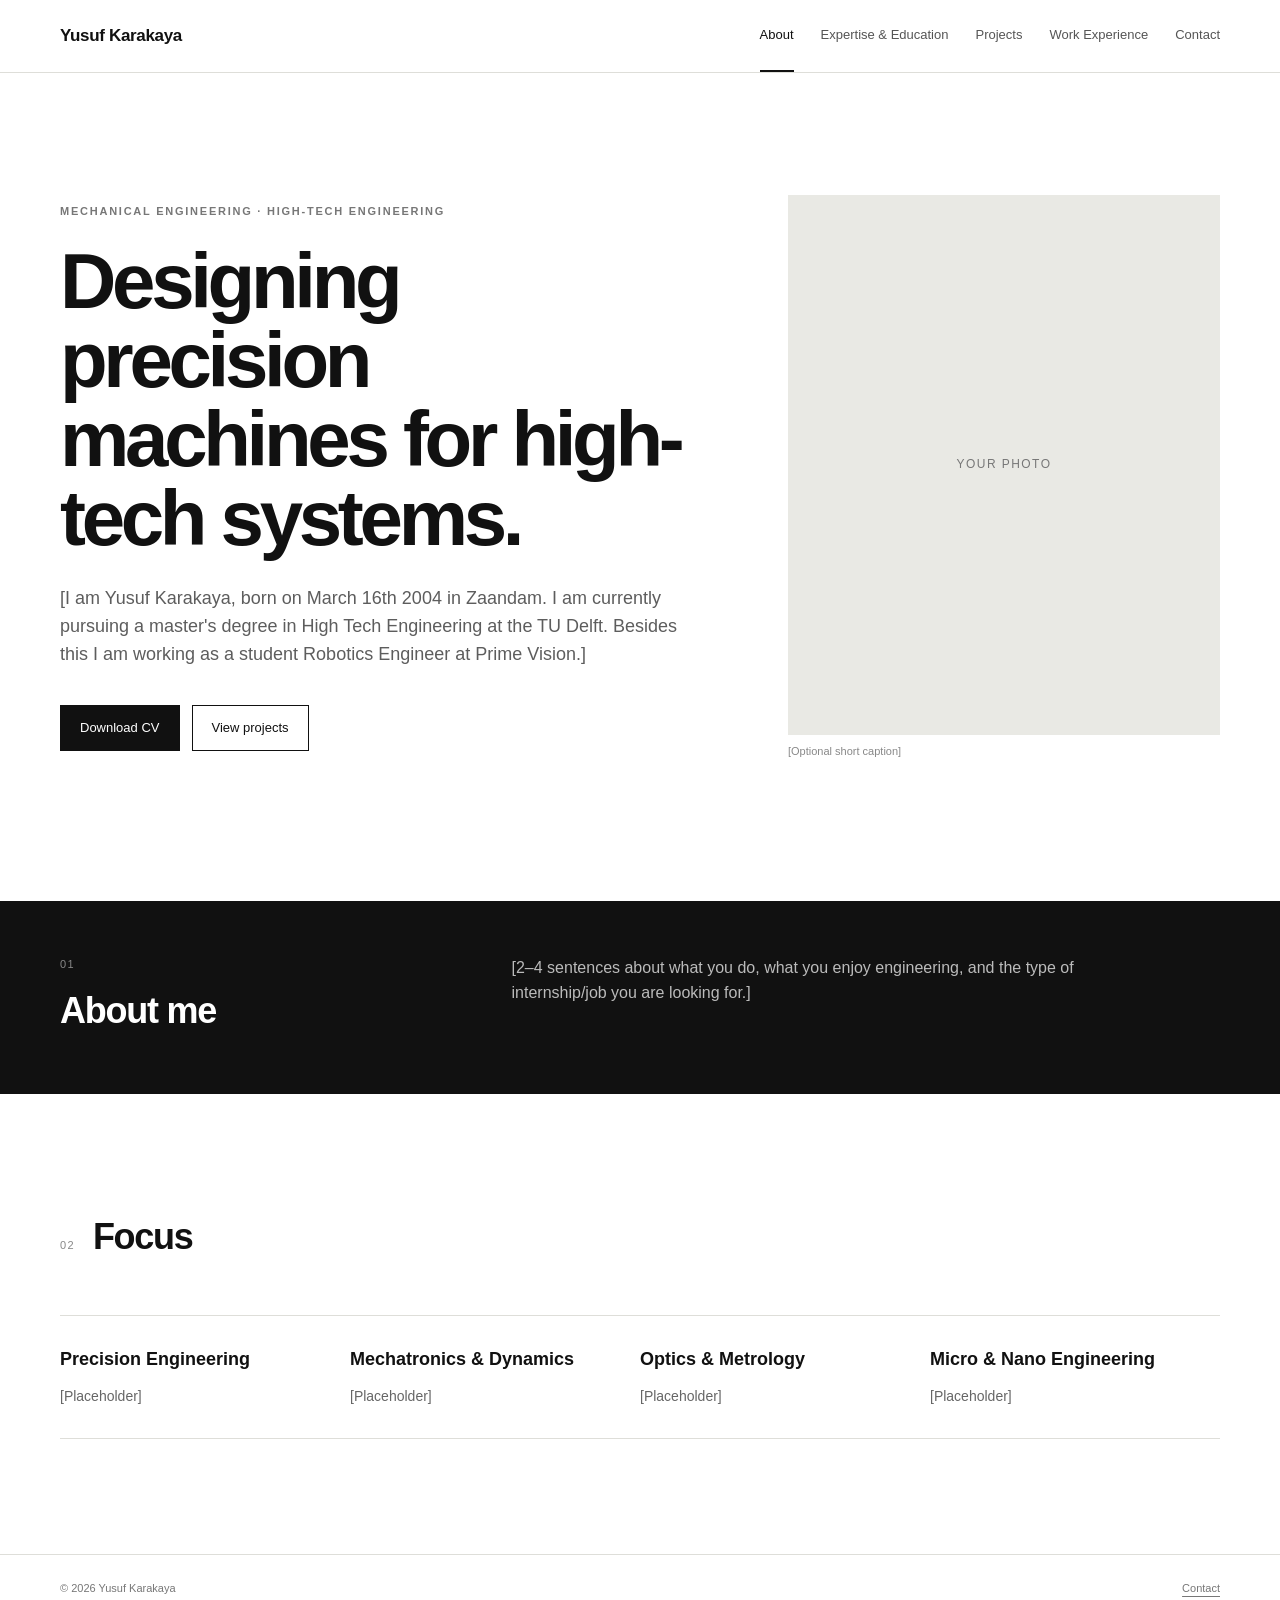
==== commit bc45971a: "Intro" ====
--- a/index.html
+++ b/index.html
@@ -27,7 +27,8 @@
     <div class="hero-copy">
       <p class="eyebrow">MECHANICAL ENGINEERING · HIGH-TECH ENGINEERING</p>
       <h1>Designing precision machines for high-tech systems.</h1>
-      <p class="lead">[Short introduction about yourself, your current MSc, specialization, and the type of engineering work you are interested in.]</p>
+      <p class="lead">[I am Yusuf Karakaya, born on March 16th 2004 in Zaandam. 
+        I am currently pursuing a master's degree in High Tech Engineering at the TU Delft. Besides this I am working as a student Robotics Engineer at Prime Vision.]</p>
       <div class="actions">
         <a class="button button-dark" href="assets/cv.pdf" target="_blank">Download CV</a>
         <a class="button button-light" href="projects.html">View projects</a>
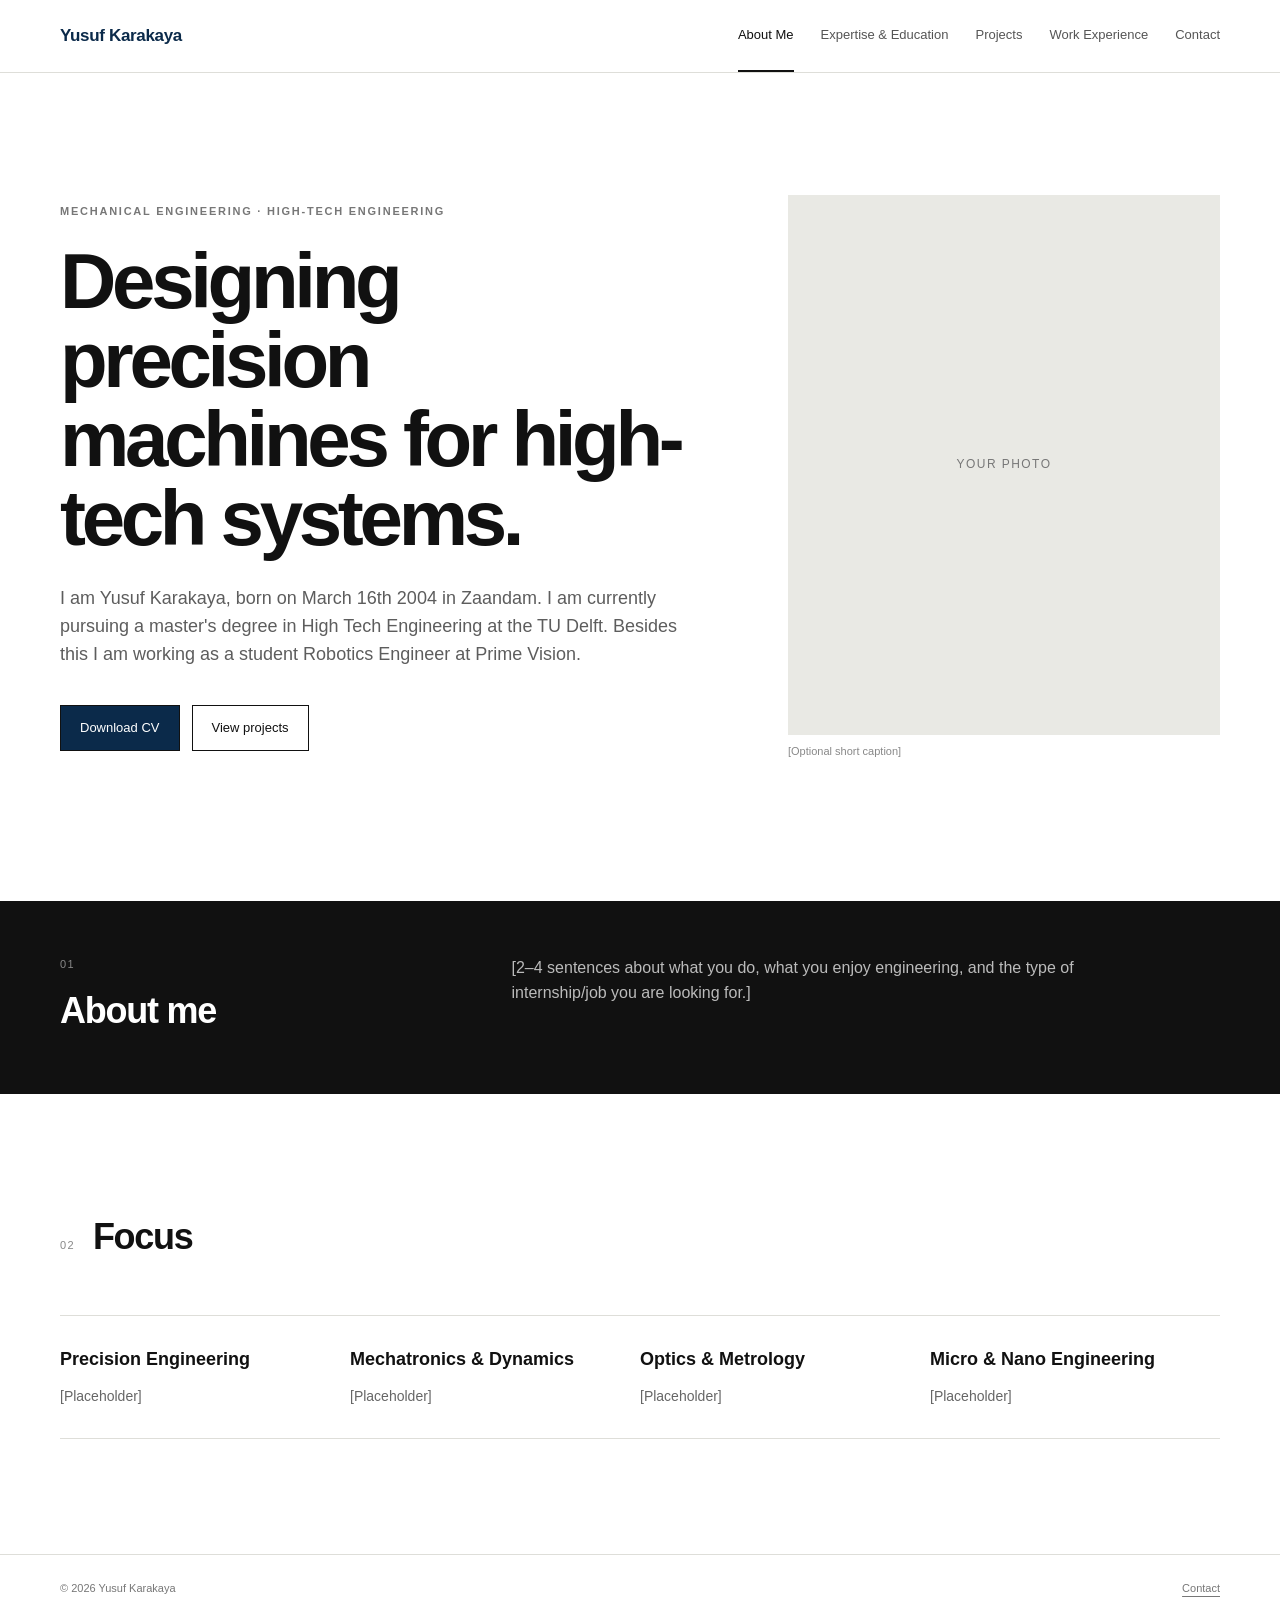
==== commit 9a937c9c: "Style" ====
--- a/index.html
+++ b/index.html
@@ -13,7 +13,7 @@
     <a class="logo" href="index.html">Yusuf Karakaya</a>
     <button class="menu-toggle" aria-label="Open menu">☰</button>
     <nav class="nav-links">
-      <a class="active" href="index.html">About</a>
+      <a class="active" href="index.html">About Me</a>
       <a href="expertise.html">Expertise & Education</a>
       <a href="projects.html">Projects</a>
       <a href="experience.html">Work Experience</a>
@@ -27,8 +27,8 @@
     <div class="hero-copy">
       <p class="eyebrow">MECHANICAL ENGINEERING · HIGH-TECH ENGINEERING</p>
       <h1>Designing precision machines for high-tech systems.</h1>
-      <p class="lead">[I am Yusuf Karakaya, born on March 16th 2004 in Zaandam. 
-        I am currently pursuing a master's degree in High Tech Engineering at the TU Delft. Besides this I am working as a student Robotics Engineer at Prime Vision.]</p>
+      <p class="lead">I am Yusuf Karakaya, born on March 16th 2004 in Zaandam. 
+        I am currently pursuing a master's degree in High Tech Engineering at the TU Delft. Besides this I am working as a student Robotics Engineer at Prime Vision.</p>
       <div class="actions">
         <a class="button button-dark" href="assets/cv.pdf" target="_blank">Download CV</a>
         <a class="button button-light" href="projects.html">View projects</a>
--- a/style.css
+++ b/style.css
@@ -1,3 +1,3 @@
 :root{--ink:#111;--muted:#6b6b6b;--line:#deded9;--paper:#f6f6f2;--max:1160px;--pad:clamp(70px,9vw,125px)}
-*{box-sizing:border-box;margin:0;padding:0}html{scroll-behavior:smooth}body{font-family:Inter,-apple-system,BlinkMacSystemFont,"Segoe UI",Arial,sans-serif;color:var(--ink);background:#fff;line-height:1.55}a{color:inherit;text-decoration:none}img,video{display:block;max-width:100%}.container{width:min(calc(100% - 40px),var(--max));margin:auto}.site-header{position:sticky;top:0;z-index:20;background:rgba(255,255,255,.94);backdrop-filter:blur(12px);border-bottom:1px solid var(--line)}.nav{min-height:72px;display:flex;align-items:center;gap:36px}.logo{font-size:17px;font-weight:750;letter-spacing:-.02em;white-space:nowrap}.nav-links{display:flex;gap:27px;margin-left:auto}.nav-links a{font-size:13px;color:#555;padding:25px 0;border-bottom:2px solid transparent}.nav-links a:hover,.nav-links a.active{color:#111;border-bottom-color:#111}.menu-toggle{display:none;border:0;background:none;font-size:24px}.hero{min-height:calc(100vh - 72px);display:grid;grid-template-columns:1.2fr .8fr;gap:80px;align-items:center;padding-top:50px;padding-bottom:70px}.eyebrow{font-size:11px;letter-spacing:.16em;font-weight:750;color:#777;margin-bottom:22px}.hero h1,.page-hero h1,.contact-page h1{font-size:clamp(46px,6.2vw,78px);line-height:1.01;letter-spacing:-.055em;max-width:900px}.lead{font-size:18px;color:#5d5d5d;max-width:690px;margin-top:28px}.actions{display:flex;gap:12px;margin-top:36px}.button{display:inline-block;padding:12px 19px;border:1px solid #111;font-size:13px}.button-dark{background:#111;color:#fff}.button-light{background:#fff}.hero-photo{align-self:stretch;display:flex;flex-direction:column;justify-content:center}.photo-placeholder{aspect-ratio:4/5;background:#e9e9e4;display:grid;place-items:center;color:#777;font-size:12px;letter-spacing:.12em}.caption{font-size:11px;color:#888;margin-top:8px}.intro-strip{background:#111;color:#fff;padding:55px 0}.intro-grid{display:grid;grid-template-columns:.7fr 1.3fr;gap:70px;align-items:start}.intro-grid h2,.section-heading h2{font-size:36px;letter-spacing:-.035em}.intro-grid p{color:#bbb;max-width:650px}.number{font-size:11px;color:#888;letter-spacing:.12em;display:block;margin-bottom:10px}.focus-section{padding:var(--pad) 0}.section-heading{display:flex;gap:18px;align-items:baseline;margin-bottom:50px}.focus-grid{display:grid;grid-template-columns:repeat(4,1fr);border-top:1px solid var(--line)}.focus-grid article{padding:30px 25px 30px 0;border-bottom:1px solid var(--line)}.focus-grid h3{font-size:18px;margin-bottom:12px}.focus-grid p{font-size:14px;color:#666}.page-hero{padding:100px 0 75px}.expertise-section{padding-bottom:var(--pad)}.expertise-grid{display:grid;grid-template-columns:repeat(2,1fr);gap:1px;background:var(--line);border:1px solid var(--line)}.expertise-grid article{background:#fff;padding:35px}.expertise-grid h2{font-size:25px;letter-spacing:-.02em;margin-bottom:12px}.expertise-grid p{color:#666}.education-section{padding:0 0 var(--pad)}.table-wrap{overflow-x:auto;border:1px solid var(--line)}table{width:100%;border-collapse:collapse;min-width:760px}th,td{text-align:left;padding:18px;border-bottom:1px solid var(--line);vertical-align:top;font-size:14px}th{font-size:11px;text-transform:uppercase;letter-spacing:.08em;background:var(--paper)}td:first-child{font-weight:650;width:22%}.small-note{font-size:12px;color:#888;margin-top:12px}.projects-list{padding-bottom:var(--pad)}.project-card{display:grid;grid-template-columns:1fr 1fr;gap:55px;padding:60px 0;border-top:1px solid var(--line)}.project-media{background:var(--paper);min-height:330px}.project-media video{width:100%;height:100%;object-fit:cover}.media-placeholder{min-height:330px;display:grid;place-items:center;color:#888;font-size:11px;letter-spacing:.12em;padding:25px;text-align:center}.media-grid{display:grid;grid-template-columns:1fr 1fr;gap:1px;background:#fff}.media-grid .media-placeholder{min-height:165px;background:var(--paper)}.project-meta{font-size:11px;color:#888;letter-spacing:.13em;margin-bottom:14px}.project-body h2{font-size:34px;line-height:1.1;letter-spacing:-.035em;margin-bottom:17px}.project-body>p:not(.project-meta){color:#666;max-width:580px}.project-tags{display:flex;flex-wrap:wrap;gap:7px;margin-top:24px}.project-tags span{border:1px solid var(--line);padding:5px 9px;font-size:11px}.project-links{display:flex;gap:24px;margin-top:28px;font-size:13px}.project-links a{text-decoration:underline;text-underline-offset:4px}.project-template{padding-bottom:var(--pad)}.template-grid{display:grid;grid-template-columns:repeat(4,1fr);border-top:1px solid var(--line)}.template-grid>div{padding:28px 25px 0 0}.template-grid h3{font-size:16px;margin-bottom:8px}.template-grid p{font-size:13px;color:#666}.timeline{padding-bottom:var(--pad)}.experience-item{display:grid;grid-template-columns:190px 1fr;gap:60px;border-top:1px solid var(--line);padding:45px 0}.experience-date{font-size:13px;color:#777}.experience-item h2{font-size:32px;letter-spacing:-.03em;margin-bottom:15px}.experience-item ul{margin:20px 0 0 18px;color:#555}.experience-item li{margin:7px 0}.contact-page{min-height:calc(100vh - 150px);padding:120px 0 100px}.email-link{display:inline-block;margin-top:45px;font-size:clamp(25px,4vw,46px);letter-spacing:-.035em;border-bottom:1px solid #111}.contact-secondary{display:flex;gap:25px;margin-top:35px;font-size:13px}.contact-secondary a{text-decoration:underline;text-underline-offset:5px}footer{border-top:1px solid var(--line);padding:25px 0}.footer-inner{display:flex;justify-content:space-between;font-size:11px;color:#777}.footer-inner a{text-decoration:underline;text-underline-offset:4px}
+*{box-sizing:border-box;margin:0;padding:0}html{scroll-behavior:smooth}body{font-family:Inter,-apple-system,BlinkMacSystemFont,"Segoe UI",Arial,sans-serif;color:var(--ink);background:#fff;line-height:1.55}a{color:inherit;text-decoration:none}img,video{display:block;max-width:100%}.container{width:min(calc(100% - 40px),var(--max));margin:auto}.site-header{position:sticky;top:0;z-index:20;background:rgba(255,255,255,.94);backdrop-filter:blur(12px);border-bottom:1px solid var(--line)}.nav{min-height:72px;display:flex;align-items:center;gap:36px}.logo{font-size:17px;font-weight:750;color:#0B2A4A;letter-spacing:-.02em;white-space:nowrap}.nav-links{display:flex;gap:27px;margin-left:auto}.nav-links a{font-size:13px;color:#555;padding:25px 0;border-bottom:2px solid transparent}.nav-links a:hover,.nav-links a.active{color:#111;border-bottom-color:#111}.menu-toggle{display:none;border:0;background:none;font-size:24px}.hero{min-height:calc(100vh - 72px);display:grid;grid-template-columns:1.2fr .8fr;gap:80px;align-items:center;padding-top:50px;padding-bottom:70px}.eyebrow{font-size:11px;letter-spacing:.16em;font-weight:750;color:#777;margin-bottom:22px}.hero h1,.page-hero h1,.contact-page h1{font-size:clamp(46px,6.2vw,78px);line-height:1.01;letter-spacing:-.055em;max-width:900px}.lead{font-size:18px;color:#5d5d5d;max-width:690px;margin-top:28px}.actions{display:flex;gap:12px;margin-top:36px}.button{display:inline-block;padding:12px 19px;border:1px solid #111;font-size:13px}.button-dark{background:#0B2A4A;color:#fff}.button-light{background:#fff}.hero-photo{align-self:stretch;display:flex;flex-direction:column;justify-content:center}.photo-placeholder{aspect-ratio:4/5;background:#e9e9e4;display:grid;place-items:center;color:#777;font-size:12px;letter-spacing:.12em}.caption{font-size:11px;color:#888;margin-top:8px}.intro-strip{background:#111;color:#fff;padding:55px 0}.intro-grid{display:grid;grid-template-columns:.7fr 1.3fr;gap:70px;align-items:start}.intro-grid h2,.section-heading h2{font-size:36px;letter-spacing:-.035em}.intro-grid p{color:#bbb;max-width:650px}.number{font-size:11px;color:#888;letter-spacing:.12em;display:block;margin-bottom:10px}.focus-section{padding:var(--pad) 0}.section-heading{display:flex;gap:18px;align-items:baseline;margin-bottom:50px}.focus-grid{display:grid;grid-template-columns:repeat(4,1fr);border-top:1px solid var(--line)}.focus-grid article{padding:30px 25px 30px 0;border-bottom:1px solid var(--line)}.focus-grid h3{font-size:18px;margin-bottom:12px}.focus-grid p{font-size:14px;color:#666}.page-hero{padding:100px 0 75px}.expertise-section{padding-bottom:var(--pad)}.expertise-grid{display:grid;grid-template-columns:repeat(2,1fr);gap:1px;background:var(--line);border:1px solid var(--line)}.expertise-grid article{background:#fff;padding:35px}.expertise-grid h2{font-size:25px;letter-spacing:-.02em;margin-bottom:12px}.expertise-grid p{color:#666}.education-section{padding:0 0 var(--pad)}.table-wrap{overflow-x:auto;border:1px solid var(--line)}table{width:100%;border-collapse:collapse;min-width:760px}th,td{text-align:left;padding:18px;border-bottom:1px solid var(--line);vertical-align:top;font-size:14px}th{font-size:11px;text-transform:uppercase;letter-spacing:.08em;background:var(--paper)}td:first-child{font-weight:650;width:22%}.small-note{font-size:12px;color:#888;margin-top:12px}.projects-list{padding-bottom:var(--pad)}.project-card{display:grid;grid-template-columns:1fr 1fr;gap:55px;padding:60px 0;border-top:1px solid var(--line)}.project-media{background:var(--paper);min-height:330px}.project-media video{width:100%;height:100%;object-fit:cover}.media-placeholder{min-height:330px;display:grid;place-items:center;color:#888;font-size:11px;letter-spacing:.12em;padding:25px;text-align:center}.media-grid{display:grid;grid-template-columns:1fr 1fr;gap:1px;background:#fff}.media-grid .media-placeholder{min-height:165px;background:var(--paper)}.project-meta{font-size:11px;color:#888;letter-spacing:.13em;margin-bottom:14px}.project-body h2{font-size:34px;line-height:1.1;letter-spacing:-.035em;margin-bottom:17px}.project-body>p:not(.project-meta){color:#666;max-width:580px}.project-tags{display:flex;flex-wrap:wrap;gap:7px;margin-top:24px}.project-tags span{border:1px solid var(--line);padding:5px 9px;font-size:11px}.project-links{display:flex;gap:24px;margin-top:28px;font-size:13px}.project-links a{text-decoration:underline;text-underline-offset:4px}.project-template{padding-bottom:var(--pad)}.template-grid{display:grid;grid-template-columns:repeat(4,1fr);border-top:1px solid var(--line)}.template-grid>div{padding:28px 25px 0 0}.template-grid h3{font-size:16px;margin-bottom:8px}.template-grid p{font-size:13px;color:#666}.timeline{padding-bottom:var(--pad)}.experience-item{display:grid;grid-template-columns:190px 1fr;gap:60px;border-top:1px solid var(--line);padding:45px 0}.experience-date{font-size:13px;color:#777}.experience-item h2{font-size:32px;letter-spacing:-.03em;margin-bottom:15px}.experience-item ul{margin:20px 0 0 18px;color:#555}.experience-item li{margin:7px 0}.contact-page{min-height:calc(100vh - 150px);padding:120px 0 100px}.email-link{display:inline-block;margin-top:45px;font-size:clamp(25px,4vw,46px);letter-spacing:-.035em;border-bottom:1px solid #111}.contact-secondary{display:flex;gap:25px;margin-top:35px;font-size:13px}.contact-secondary a{text-decoration:underline;text-underline-offset:5px}footer{border-top:1px solid var(--line);padding:25px 0}.footer-inner{display:flex;justify-content:space-between;font-size:11px;color:#777}.footer-inner a{text-decoration:underline;text-underline-offset:4px}
 @media(max-width:850px){.nav{min-height:64px}.menu-toggle{display:block;margin-left:auto}.nav-links{display:none;position:absolute;left:0;right:0;top:64px;background:#fff;border-bottom:1px solid var(--line);padding:10px 20px;flex-direction:column;gap:0}.nav-links.open{display:flex}.nav-links a{padding:13px 0}.hero{grid-template-columns:1fr;gap:45px;min-height:auto;padding-top:75px}.hero-photo{order:-1}.hero-photo .photo-placeholder{aspect-ratio:16/9}.intro-grid{grid-template-columns:1fr;gap:25px}.focus-grid,.expertise-grid,.template-grid{grid-template-columns:1fr 1fr}.project-card{grid-template-columns:1fr;gap:30px}.experience-item{grid-template-columns:1fr;gap:10px}.page-hero{padding-top:75px}.contact-page{padding-top:90px}}@media(max-width:560px){.container{width:min(calc(100% - 28px),var(--max))}.hero h1,.page-hero h1,.contact-page h1{font-size:45px}.focus-grid,.expertise-grid,.template-grid{grid-template-columns:1fr}.hero-photo .photo-placeholder{aspect-ratio:4/3}.project-body h2{font-size:28px}.footer-inner{flex-direction:column;gap:5px}}
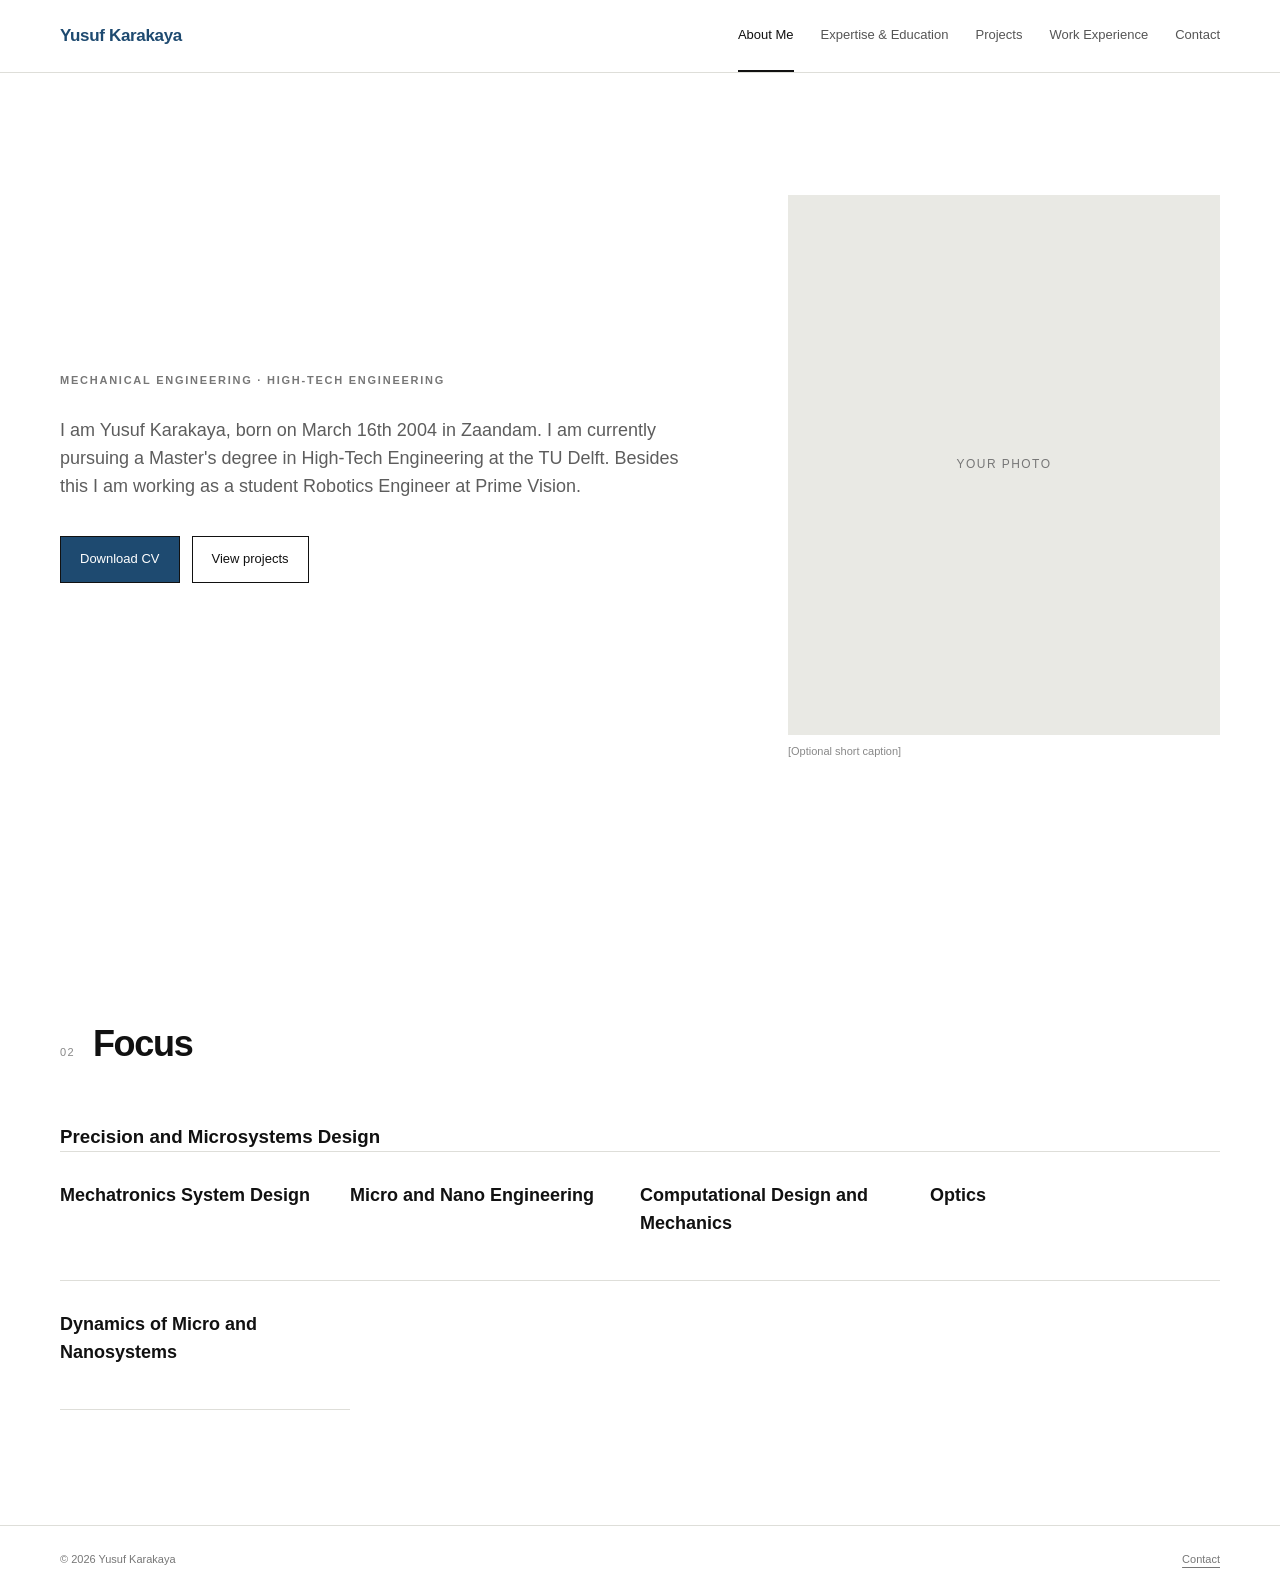
==== commit d9afcbc2: "Change" ====
--- a/index.html
+++ b/index.html
@@ -26,9 +26,9 @@
   <section class="hero container">
     <div class="hero-copy">
       <p class="eyebrow">MECHANICAL ENGINEERING · HIGH-TECH ENGINEERING</p>
-      <h1>Designing precision machines for high-tech systems.</h1>
+      <!-- <h1>Designing precision machines for high-tech systems.</h1> -->
       <p class="lead">I am Yusuf Karakaya, born on March 16th 2004 in Zaandam. 
-        I am currently pursuing a master's degree in High Tech Engineering at the TU Delft. Besides this I am working as a student Robotics Engineer at Prime Vision.</p>
+        I am currently pursuing a Master's degree in High-Tech Engineering at the TU Delft. Besides this I am working as a student Robotics Engineer at Prime Vision.</p>
       <div class="actions">
         <a class="button button-dark" href="assets/cv.pdf" target="_blank">Download CV</a>
         <a class="button button-light" href="projects.html">View projects</a>
@@ -40,23 +40,31 @@
     </div>
   </section>
 
-  <section class="intro-strip">
+  <!-- <section class="intro-strip">
     <div class="container intro-grid">
-      <div><span class="number">01</span><h2>About me</h2></div>
+      <div><span class="number">01</span><h2>About Me</h2></div>
       <p>[2–4 sentences about what you do, what you enjoy engineering, and the type of internship/job you are looking for.]</p>
     </div>
-  </section>
+  </section> -->
 
-  <section class="container focus-section">
-    <div class="section-heading"><span class="number">02</span><h2>Focus</h2></div>
-    <div class="focus-grid">
-      <article><h3>Precision Engineering</h3><p>[Placeholder]</p></article>
-      <article><h3>Mechatronics & Dynamics</h3><p>[Placeholder]</p></article>
-      <article><h3>Optics & Metrology</h3><p>[Placeholder]</p></article>
-      <article><h3>Micro & Nano Engineering</h3><p>[Placeholder]</p></article>
-    </div>
-  </section>
-</main>
+<section class="container focus-section">
+  <div class="section-heading">
+    <span class="number">02</span>
+    <h2>Focus</h2>
+  </div>
+
+  <div class="focus-intro">
+    <h3>Precision and Microsystems Design</h3>
+  </div>
+
+  <div class="focus-grid">
+    <article><h3>Mechatronics System Design</h3></article>
+    <article><h3>Micro and Nano Engineering</h3></article>
+    <article><h3>Computational Design and Mechanics</h3></article>
+    <article><h3>Optics</h3></article>
+    <article><h3>Dynamics of Micro and Nanosystems</h3></article>
+  </div>
+</section>
 
 <footer><div class="container footer-inner"><span>© 2026 Yusuf Karakaya</span><a href="contact.html">Contact</a></div></footer>
 <script src="script.js"></script>
--- a/style.css
+++ b/style.css
@@ -1,3 +1,3 @@
 :root{--ink:#111;--muted:#6b6b6b;--line:#deded9;--paper:#f6f6f2;--max:1160px;--pad:clamp(70px,9vw,125px)}
-*{box-sizing:border-box;margin:0;padding:0}html{scroll-behavior:smooth}body{font-family:Inter,-apple-system,BlinkMacSystemFont,"Segoe UI",Arial,sans-serif;color:var(--ink);background:#fff;line-height:1.55}a{color:inherit;text-decoration:none}img,video{display:block;max-width:100%}.container{width:min(calc(100% - 40px),var(--max));margin:auto}.site-header{position:sticky;top:0;z-index:20;background:rgba(255,255,255,.94);backdrop-filter:blur(12px);border-bottom:1px solid var(--line)}.nav{min-height:72px;display:flex;align-items:center;gap:36px}.logo{font-size:17px;font-weight:750;color:#0B2A4A;letter-spacing:-.02em;white-space:nowrap}.nav-links{display:flex;gap:27px;margin-left:auto}.nav-links a{font-size:13px;color:#555;padding:25px 0;border-bottom:2px solid transparent}.nav-links a:hover,.nav-links a.active{color:#111;border-bottom-color:#111}.menu-toggle{display:none;border:0;background:none;font-size:24px}.hero{min-height:calc(100vh - 72px);display:grid;grid-template-columns:1.2fr .8fr;gap:80px;align-items:center;padding-top:50px;padding-bottom:70px}.eyebrow{font-size:11px;letter-spacing:.16em;font-weight:750;color:#777;margin-bottom:22px}.hero h1,.page-hero h1,.contact-page h1{font-size:clamp(46px,6.2vw,78px);line-height:1.01;letter-spacing:-.055em;max-width:900px}.lead{font-size:18px;color:#5d5d5d;max-width:690px;margin-top:28px}.actions{display:flex;gap:12px;margin-top:36px}.button{display:inline-block;padding:12px 19px;border:1px solid #111;font-size:13px}.button-dark{background:#0B2A4A;color:#fff}.button-light{background:#fff}.hero-photo{align-self:stretch;display:flex;flex-direction:column;justify-content:center}.photo-placeholder{aspect-ratio:4/5;background:#e9e9e4;display:grid;place-items:center;color:#777;font-size:12px;letter-spacing:.12em}.caption{font-size:11px;color:#888;margin-top:8px}.intro-strip{background:#111;color:#fff;padding:55px 0}.intro-grid{display:grid;grid-template-columns:.7fr 1.3fr;gap:70px;align-items:start}.intro-grid h2,.section-heading h2{font-size:36px;letter-spacing:-.035em}.intro-grid p{color:#bbb;max-width:650px}.number{font-size:11px;color:#888;letter-spacing:.12em;display:block;margin-bottom:10px}.focus-section{padding:var(--pad) 0}.section-heading{display:flex;gap:18px;align-items:baseline;margin-bottom:50px}.focus-grid{display:grid;grid-template-columns:repeat(4,1fr);border-top:1px solid var(--line)}.focus-grid article{padding:30px 25px 30px 0;border-bottom:1px solid var(--line)}.focus-grid h3{font-size:18px;margin-bottom:12px}.focus-grid p{font-size:14px;color:#666}.page-hero{padding:100px 0 75px}.expertise-section{padding-bottom:var(--pad)}.expertise-grid{display:grid;grid-template-columns:repeat(2,1fr);gap:1px;background:var(--line);border:1px solid var(--line)}.expertise-grid article{background:#fff;padding:35px}.expertise-grid h2{font-size:25px;letter-spacing:-.02em;margin-bottom:12px}.expertise-grid p{color:#666}.education-section{padding:0 0 var(--pad)}.table-wrap{overflow-x:auto;border:1px solid var(--line)}table{width:100%;border-collapse:collapse;min-width:760px}th,td{text-align:left;padding:18px;border-bottom:1px solid var(--line);vertical-align:top;font-size:14px}th{font-size:11px;text-transform:uppercase;letter-spacing:.08em;background:var(--paper)}td:first-child{font-weight:650;width:22%}.small-note{font-size:12px;color:#888;margin-top:12px}.projects-list{padding-bottom:var(--pad)}.project-card{display:grid;grid-template-columns:1fr 1fr;gap:55px;padding:60px 0;border-top:1px solid var(--line)}.project-media{background:var(--paper);min-height:330px}.project-media video{width:100%;height:100%;object-fit:cover}.media-placeholder{min-height:330px;display:grid;place-items:center;color:#888;font-size:11px;letter-spacing:.12em;padding:25px;text-align:center}.media-grid{display:grid;grid-template-columns:1fr 1fr;gap:1px;background:#fff}.media-grid .media-placeholder{min-height:165px;background:var(--paper)}.project-meta{font-size:11px;color:#888;letter-spacing:.13em;margin-bottom:14px}.project-body h2{font-size:34px;line-height:1.1;letter-spacing:-.035em;margin-bottom:17px}.project-body>p:not(.project-meta){color:#666;max-width:580px}.project-tags{display:flex;flex-wrap:wrap;gap:7px;margin-top:24px}.project-tags span{border:1px solid var(--line);padding:5px 9px;font-size:11px}.project-links{display:flex;gap:24px;margin-top:28px;font-size:13px}.project-links a{text-decoration:underline;text-underline-offset:4px}.project-template{padding-bottom:var(--pad)}.template-grid{display:grid;grid-template-columns:repeat(4,1fr);border-top:1px solid var(--line)}.template-grid>div{padding:28px 25px 0 0}.template-grid h3{font-size:16px;margin-bottom:8px}.template-grid p{font-size:13px;color:#666}.timeline{padding-bottom:var(--pad)}.experience-item{display:grid;grid-template-columns:190px 1fr;gap:60px;border-top:1px solid var(--line);padding:45px 0}.experience-date{font-size:13px;color:#777}.experience-item h2{font-size:32px;letter-spacing:-.03em;margin-bottom:15px}.experience-item ul{margin:20px 0 0 18px;color:#555}.experience-item li{margin:7px 0}.contact-page{min-height:calc(100vh - 150px);padding:120px 0 100px}.email-link{display:inline-block;margin-top:45px;font-size:clamp(25px,4vw,46px);letter-spacing:-.035em;border-bottom:1px solid #111}.contact-secondary{display:flex;gap:25px;margin-top:35px;font-size:13px}.contact-secondary a{text-decoration:underline;text-underline-offset:5px}footer{border-top:1px solid var(--line);padding:25px 0}.footer-inner{display:flex;justify-content:space-between;font-size:11px;color:#777}.footer-inner a{text-decoration:underline;text-underline-offset:4px}
+*{box-sizing:border-box;margin:0;padding:0}html{scroll-behavior:smooth}body{font-family:Inter,-apple-system,BlinkMacSystemFont,"Segoe UI",Arial,sans-serif;color:var(--ink);background:#fff;line-height:1.55}a{color:inherit;text-decoration:none}img,video{display:block;max-width:100%}.container{width:min(calc(100% - 40px),var(--max));margin:auto}.site-header{position:sticky;top:0;z-index:20;background:rgba(255,255,255,.94);backdrop-filter:blur(12px);border-bottom:1px solid var(--line)}.nav{min-height:72px;display:flex;align-items:center;gap:36px}.logo{font-size:17px;font-weight:750;color:#1E4A70;letter-spacing:-.02em;white-space:nowrap}.nav-links{display:flex;gap:27px;margin-left:auto}.nav-links a{font-size:13px;color:#555;padding:25px 0;border-bottom:2px solid transparent}.nav-links a:hover,.nav-links a.active{color:#111;border-bottom-color:#111}.menu-toggle{display:none;border:0;background:none;font-size:24px}.hero{min-height:calc(100vh - 72px);display:grid;grid-template-columns:1.2fr .8fr;gap:80px;align-items:center;padding-top:50px;padding-bottom:70px}.eyebrow{font-size:11px;letter-spacing:.16em;font-weight:750;color:#777;margin-bottom:22px}.hero h1,.page-hero h1,.contact-page h1{font-size:clamp(46px,6.2vw,78px);line-height:1.01;letter-spacing:-.055em;max-width:900px}.lead{font-size:18px;color:#5d5d5d;max-width:690px;margin-top:28px}.actions{display:flex;gap:12px;margin-top:36px}.button{display:inline-block;padding:12px 19px;border:1px solid #111;font-size:13px}.button-dark{background:#1E4A70;color:#fff}.button-light{background:#fff}.hero-photo{align-self:stretch;display:flex;flex-direction:column;justify-content:center}.photo-placeholder{aspect-ratio:4/5;background:#e9e9e4;display:grid;place-items:center;color:#777;font-size:12px;letter-spacing:.12em}.caption{font-size:11px;color:#888;margin-top:8px}.intro-strip{background:#111;color:#fff;padding:55px 0}.intro-grid{display:grid;grid-template-columns:.7fr 1.3fr;gap:70px;align-items:start}.intro-grid h2,.section-heading h2{font-size:36px;letter-spacing:-.035em}.intro-grid p{color:#bbb;max-width:650px}.number{font-size:11px;color:#888;letter-spacing:.12em;display:block;margin-bottom:10px}.focus-section{padding:var(--pad) 0}.section-heading{display:flex;gap:18px;align-items:baseline;margin-bottom:50px}.focus-grid{display:grid;grid-template-columns:repeat(4,1fr);border-top:1px solid var(--line)}.focus-grid article{padding:30px 25px 30px 0;border-bottom:1px solid var(--line)}.focus-grid h3{font-size:18px;margin-bottom:12px}.focus-grid p{font-size:14px;color:#666}.page-hero{padding:100px 0 75px}.expertise-section{padding-bottom:var(--pad)}.expertise-grid{display:grid;grid-template-columns:repeat(2,1fr);gap:1px;background:var(--line);border:1px solid var(--line)}.expertise-grid article{background:#fff;padding:35px}.expertise-grid h2{font-size:25px;letter-spacing:-.02em;margin-bottom:12px}.expertise-grid p{color:#666}.education-section{padding:0 0 var(--pad)}.table-wrap{overflow-x:auto;border:1px solid var(--line)}table{width:100%;border-collapse:collapse;min-width:760px}th,td{text-align:left;padding:18px;border-bottom:1px solid var(--line);vertical-align:top;font-size:14px}th{font-size:11px;text-transform:uppercase;letter-spacing:.08em;background:var(--paper)}td:first-child{font-weight:650;width:22%}.small-note{font-size:12px;color:#888;margin-top:12px}.projects-list{padding-bottom:var(--pad)}.project-card{display:grid;grid-template-columns:1fr 1fr;gap:55px;padding:60px 0;border-top:1px solid var(--line)}.project-media{background:var(--paper);min-height:330px}.project-media video{width:100%;height:100%;object-fit:cover}.media-placeholder{min-height:330px;display:grid;place-items:center;color:#888;font-size:11px;letter-spacing:.12em;padding:25px;text-align:center}.media-grid{display:grid;grid-template-columns:1fr 1fr;gap:1px;background:#fff}.media-grid .media-placeholder{min-height:165px;background:var(--paper)}.project-meta{font-size:11px;color:#888;letter-spacing:.13em;margin-bottom:14px}.project-body h2{font-size:34px;line-height:1.1;letter-spacing:-.035em;margin-bottom:17px}.project-body>p:not(.project-meta){color:#666;max-width:580px}.project-tags{display:flex;flex-wrap:wrap;gap:7px;margin-top:24px}.project-tags span{border:1px solid var(--line);padding:5px 9px;font-size:11px}.project-links{display:flex;gap:24px;margin-top:28px;font-size:13px}.project-links a{text-decoration:underline;text-underline-offset:4px}.project-template{padding-bottom:var(--pad)}.template-grid{display:grid;grid-template-columns:repeat(4,1fr);border-top:1px solid var(--line)}.template-grid>div{padding:28px 25px 0 0}.template-grid h3{font-size:16px;margin-bottom:8px}.template-grid p{font-size:13px;color:#666}.timeline{padding-bottom:var(--pad)}.experience-item{display:grid;grid-template-columns:190px 1fr;gap:60px;border-top:1px solid var(--line);padding:45px 0}.experience-date{font-size:13px;color:#777}.experience-item h2{font-size:32px;letter-spacing:-.03em;margin-bottom:15px}.experience-item ul{margin:20px 0 0 18px;color:#555}.experience-item li{margin:7px 0}.contact-page{min-height:calc(100vh - 150px);padding:120px 0 100px}.email-link{display:inline-block;margin-top:45px;font-size:clamp(25px,4vw,46px);letter-spacing:-.035em;border-bottom:1px solid #111}.contact-secondary{display:flex;gap:25px;margin-top:35px;font-size:13px}.contact-secondary a{text-decoration:underline;text-underline-offset:5px}footer{border-top:1px solid var(--line);padding:25px 0}.footer-inner{display:flex;justify-content:space-between;font-size:11px;color:#777}.footer-inner a{text-decoration:underline;text-underline-offset:4px}
 @media(max-width:850px){.nav{min-height:64px}.menu-toggle{display:block;margin-left:auto}.nav-links{display:none;position:absolute;left:0;right:0;top:64px;background:#fff;border-bottom:1px solid var(--line);padding:10px 20px;flex-direction:column;gap:0}.nav-links.open{display:flex}.nav-links a{padding:13px 0}.hero{grid-template-columns:1fr;gap:45px;min-height:auto;padding-top:75px}.hero-photo{order:-1}.hero-photo .photo-placeholder{aspect-ratio:16/9}.intro-grid{grid-template-columns:1fr;gap:25px}.focus-grid,.expertise-grid,.template-grid{grid-template-columns:1fr 1fr}.project-card{grid-template-columns:1fr;gap:30px}.experience-item{grid-template-columns:1fr;gap:10px}.page-hero{padding-top:75px}.contact-page{padding-top:90px}}@media(max-width:560px){.container{width:min(calc(100% - 28px),var(--max))}.hero h1,.page-hero h1,.contact-page h1{font-size:45px}.focus-grid,.expertise-grid,.template-grid{grid-template-columns:1fr}.hero-photo .photo-placeholder{aspect-ratio:4/3}.project-body h2{font-size:28px}.footer-inner{flex-direction:column;gap:5px}}
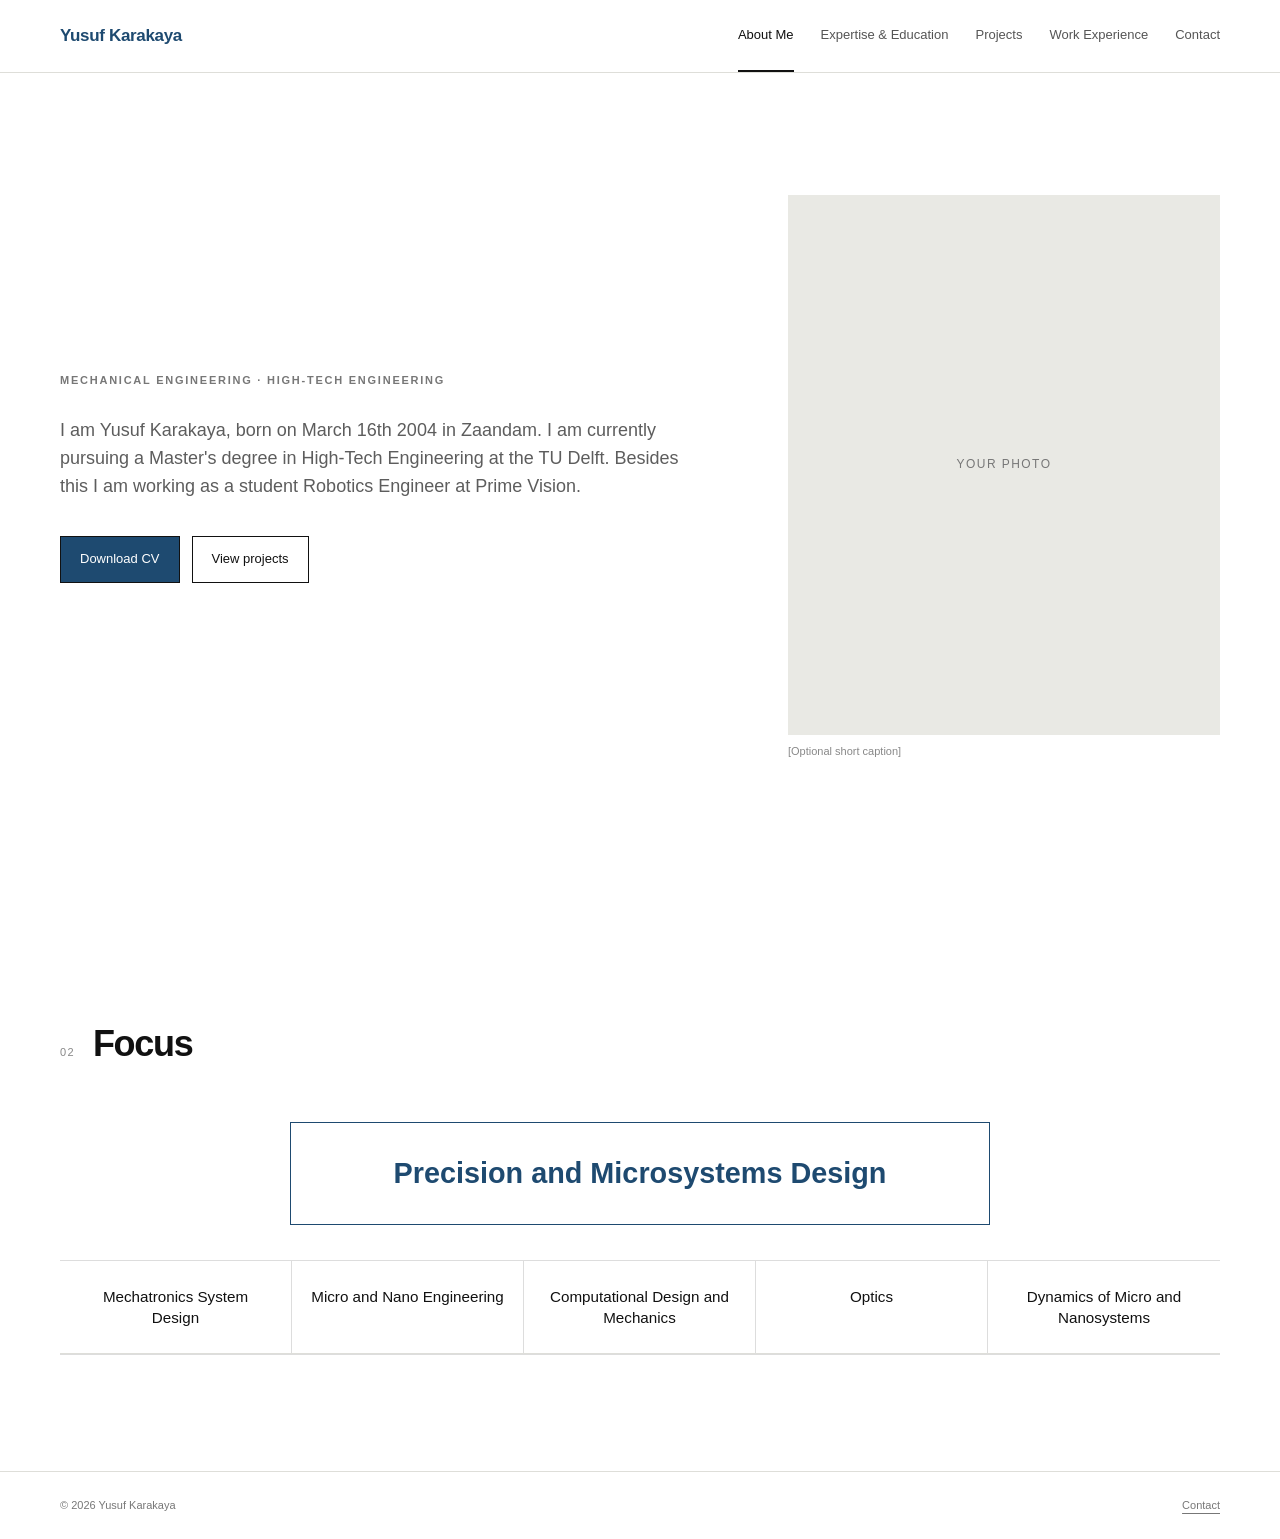
==== commit 2ba62961: "Change" ====
--- a/index.html
+++ b/index.html
@@ -53,16 +53,18 @@
     <h2>Focus</h2>
   </div>
 
-  <div class="focus-intro">
-    <h3>Precision and Microsystems Design</h3>
-  </div>
+  <div class="focus-main">
+    <div class="focus-title-box">
+      <h3>Precision and Microsystems Design</h3>
+    </div>
 
-  <div class="focus-grid">
-    <article><h3>Mechatronics System Design</h3></article>
-    <article><h3>Micro and Nano Engineering</h3></article>
-    <article><h3>Computational Design and Mechanics</h3></article>
-    <article><h3>Optics</h3></article>
-    <article><h3>Dynamics of Micro and Nanosystems</h3></article>
+    <div class="focus-grid">
+      <article><h3>Mechatronics System Design</h3></article>
+      <article><h3>Micro and Nano Engineering</h3></article>
+      <article><h3>Computational Design and Mechanics</h3></article>
+      <article><h3>Optics</h3></article>
+      <article><h3>Dynamics of Micro and Nanosystems</h3></article>
+    </div>
   </div>
 </section>
 
--- a/style.css
+++ b/style.css
@@ -1,3 +1,45 @@
 :root{--ink:#111;--muted:#6b6b6b;--line:#deded9;--paper:#f6f6f2;--max:1160px;--pad:clamp(70px,9vw,125px)}
 *{box-sizing:border-box;margin:0;padding:0}html{scroll-behavior:smooth}body{font-family:Inter,-apple-system,BlinkMacSystemFont,"Segoe UI",Arial,sans-serif;color:var(--ink);background:#fff;line-height:1.55}a{color:inherit;text-decoration:none}img,video{display:block;max-width:100%}.container{width:min(calc(100% - 40px),var(--max));margin:auto}.site-header{position:sticky;top:0;z-index:20;background:rgba(255,255,255,.94);backdrop-filter:blur(12px);border-bottom:1px solid var(--line)}.nav{min-height:72px;display:flex;align-items:center;gap:36px}.logo{font-size:17px;font-weight:750;color:#1E4A70;letter-spacing:-.02em;white-space:nowrap}.nav-links{display:flex;gap:27px;margin-left:auto}.nav-links a{font-size:13px;color:#555;padding:25px 0;border-bottom:2px solid transparent}.nav-links a:hover,.nav-links a.active{color:#111;border-bottom-color:#111}.menu-toggle{display:none;border:0;background:none;font-size:24px}.hero{min-height:calc(100vh - 72px);display:grid;grid-template-columns:1.2fr .8fr;gap:80px;align-items:center;padding-top:50px;padding-bottom:70px}.eyebrow{font-size:11px;letter-spacing:.16em;font-weight:750;color:#777;margin-bottom:22px}.hero h1,.page-hero h1,.contact-page h1{font-size:clamp(46px,6.2vw,78px);line-height:1.01;letter-spacing:-.055em;max-width:900px}.lead{font-size:18px;color:#5d5d5d;max-width:690px;margin-top:28px}.actions{display:flex;gap:12px;margin-top:36px}.button{display:inline-block;padding:12px 19px;border:1px solid #111;font-size:13px}.button-dark{background:#1E4A70;color:#fff}.button-light{background:#fff}.hero-photo{align-self:stretch;display:flex;flex-direction:column;justify-content:center}.photo-placeholder{aspect-ratio:4/5;background:#e9e9e4;display:grid;place-items:center;color:#777;font-size:12px;letter-spacing:.12em}.caption{font-size:11px;color:#888;margin-top:8px}.intro-strip{background:#111;color:#fff;padding:55px 0}.intro-grid{display:grid;grid-template-columns:.7fr 1.3fr;gap:70px;align-items:start}.intro-grid h2,.section-heading h2{font-size:36px;letter-spacing:-.035em}.intro-grid p{color:#bbb;max-width:650px}.number{font-size:11px;color:#888;letter-spacing:.12em;display:block;margin-bottom:10px}.focus-section{padding:var(--pad) 0}.section-heading{display:flex;gap:18px;align-items:baseline;margin-bottom:50px}.focus-grid{display:grid;grid-template-columns:repeat(4,1fr);border-top:1px solid var(--line)}.focus-grid article{padding:30px 25px 30px 0;border-bottom:1px solid var(--line)}.focus-grid h3{font-size:18px;margin-bottom:12px}.focus-grid p{font-size:14px;color:#666}.page-hero{padding:100px 0 75px}.expertise-section{padding-bottom:var(--pad)}.expertise-grid{display:grid;grid-template-columns:repeat(2,1fr);gap:1px;background:var(--line);border:1px solid var(--line)}.expertise-grid article{background:#fff;padding:35px}.expertise-grid h2{font-size:25px;letter-spacing:-.02em;margin-bottom:12px}.expertise-grid p{color:#666}.education-section{padding:0 0 var(--pad)}.table-wrap{overflow-x:auto;border:1px solid var(--line)}table{width:100%;border-collapse:collapse;min-width:760px}th,td{text-align:left;padding:18px;border-bottom:1px solid var(--line);vertical-align:top;font-size:14px}th{font-size:11px;text-transform:uppercase;letter-spacing:.08em;background:var(--paper)}td:first-child{font-weight:650;width:22%}.small-note{font-size:12px;color:#888;margin-top:12px}.projects-list{padding-bottom:var(--pad)}.project-card{display:grid;grid-template-columns:1fr 1fr;gap:55px;padding:60px 0;border-top:1px solid var(--line)}.project-media{background:var(--paper);min-height:330px}.project-media video{width:100%;height:100%;object-fit:cover}.media-placeholder{min-height:330px;display:grid;place-items:center;color:#888;font-size:11px;letter-spacing:.12em;padding:25px;text-align:center}.media-grid{display:grid;grid-template-columns:1fr 1fr;gap:1px;background:#fff}.media-grid .media-placeholder{min-height:165px;background:var(--paper)}.project-meta{font-size:11px;color:#888;letter-spacing:.13em;margin-bottom:14px}.project-body h2{font-size:34px;line-height:1.1;letter-spacing:-.035em;margin-bottom:17px}.project-body>p:not(.project-meta){color:#666;max-width:580px}.project-tags{display:flex;flex-wrap:wrap;gap:7px;margin-top:24px}.project-tags span{border:1px solid var(--line);padding:5px 9px;font-size:11px}.project-links{display:flex;gap:24px;margin-top:28px;font-size:13px}.project-links a{text-decoration:underline;text-underline-offset:4px}.project-template{padding-bottom:var(--pad)}.template-grid{display:grid;grid-template-columns:repeat(4,1fr);border-top:1px solid var(--line)}.template-grid>div{padding:28px 25px 0 0}.template-grid h3{font-size:16px;margin-bottom:8px}.template-grid p{font-size:13px;color:#666}.timeline{padding-bottom:var(--pad)}.experience-item{display:grid;grid-template-columns:190px 1fr;gap:60px;border-top:1px solid var(--line);padding:45px 0}.experience-date{font-size:13px;color:#777}.experience-item h2{font-size:32px;letter-spacing:-.03em;margin-bottom:15px}.experience-item ul{margin:20px 0 0 18px;color:#555}.experience-item li{margin:7px 0}.contact-page{min-height:calc(100vh - 150px);padding:120px 0 100px}.email-link{display:inline-block;margin-top:45px;font-size:clamp(25px,4vw,46px);letter-spacing:-.035em;border-bottom:1px solid #111}.contact-secondary{display:flex;gap:25px;margin-top:35px;font-size:13px}.contact-secondary a{text-decoration:underline;text-underline-offset:5px}footer{border-top:1px solid var(--line);padding:25px 0}.footer-inner{display:flex;justify-content:space-between;font-size:11px;color:#777}.footer-inner a{text-decoration:underline;text-underline-offset:4px}
 @media(max-width:850px){.nav{min-height:64px}.menu-toggle{display:block;margin-left:auto}.nav-links{display:none;position:absolute;left:0;right:0;top:64px;background:#fff;border-bottom:1px solid var(--line);padding:10px 20px;flex-direction:column;gap:0}.nav-links.open{display:flex}.nav-links a{padding:13px 0}.hero{grid-template-columns:1fr;gap:45px;min-height:auto;padding-top:75px}.hero-photo{order:-1}.hero-photo .photo-placeholder{aspect-ratio:16/9}.intro-grid{grid-template-columns:1fr;gap:25px}.focus-grid,.expertise-grid,.template-grid{grid-template-columns:1fr 1fr}.project-card{grid-template-columns:1fr;gap:30px}.experience-item{grid-template-columns:1fr;gap:10px}.page-hero{padding-top:75px}.contact-page{padding-top:90px}}@media(max-width:560px){.container{width:min(calc(100% - 28px),var(--max))}.hero h1,.page-hero h1,.contact-page h1{font-size:45px}.focus-grid,.expertise-grid,.template-grid{grid-template-columns:1fr}.hero-photo .photo-placeholder{aspect-ratio:4/3}.project-body h2{font-size:28px}.footer-inner{flex-direction:column;gap:5px}}
+
+.focus-main {
+  margin-top: 40px;
+}
+
+.focus-title-box {
+  max-width: 700px;
+  margin: 0 auto 35px;
+  padding: 28px 35px;
+  border: 1px solid #1E4A70;
+  text-align: center;
+}
+
+.focus-title-box h3 {
+  margin: 0;
+  font-size: 1.8rem;
+  color: #1E4A70;
+}
+
+.focus-grid {
+  display: grid;
+  grid-template-columns: repeat(5, 1fr);
+  border-top: 1px solid #ddd;
+  border-bottom: 1px solid #ddd;
+}
+
+.focus-grid article {
+  padding: 25px 18px;
+  text-align: center;
+  border-right: 1px solid #ddd;
+}
+
+.focus-grid article:last-child {
+  border-right: none;
+}
+
+.focus-grid h3 {
+  margin: 0;
+  font-size: 0.95rem;
+  font-weight: 500;
+  line-height: 1.4;
+}
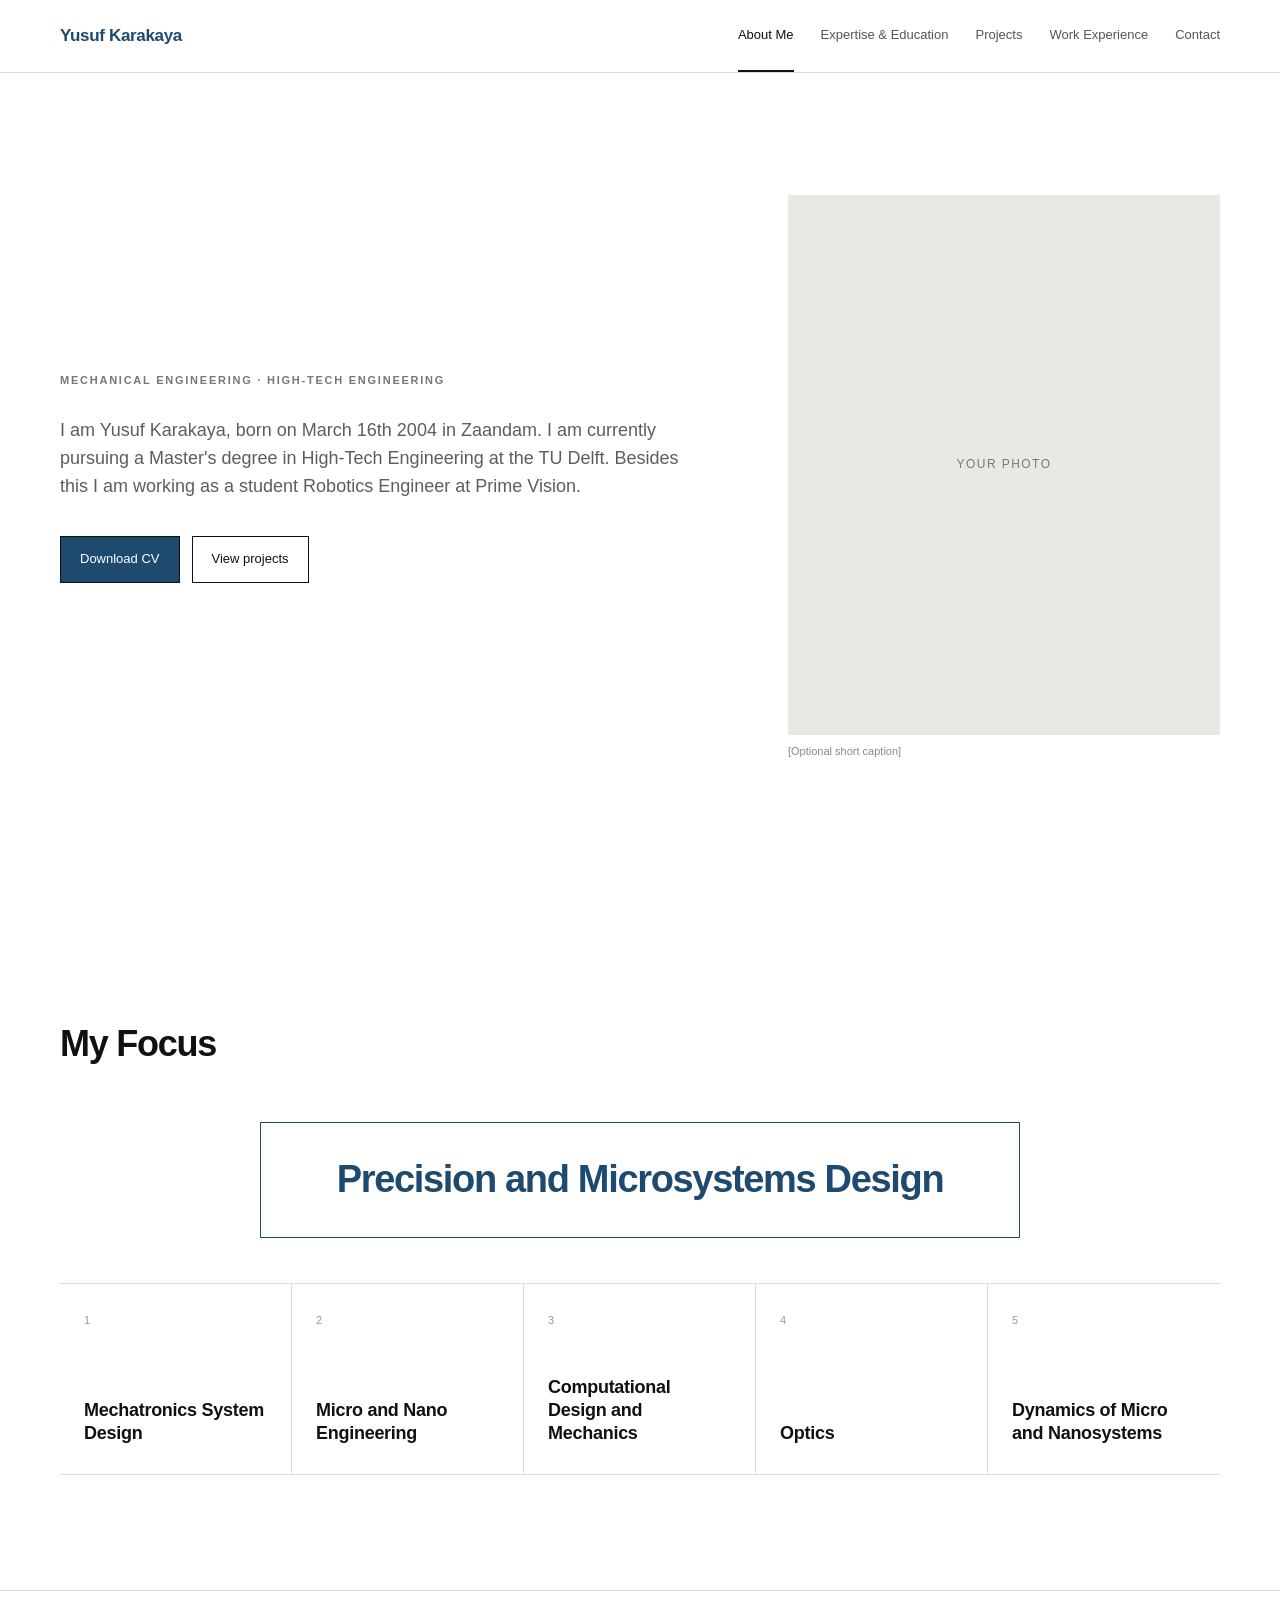
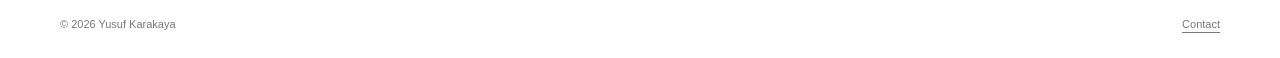
==== commit 0eb75821: "Change" ====
--- a/index.html
+++ b/index.html
@@ -49,8 +49,8 @@
 
 <section class="container focus-section">
   <div class="section-heading">
-    <span class="number">02</span>
-    <h2>Focus</h2>
+    <!-- <span class="number">02</span> -->
+    <h2>My Focus</h2>
   </div>
 
   <div class="focus-main">
--- a/style.css
+++ b/style.css
@@ -1,45 +1,692 @@
-:root{--ink:#111;--muted:#6b6b6b;--line:#deded9;--paper:#f6f6f2;--max:1160px;--pad:clamp(70px,9vw,125px)}
-*{box-sizing:border-box;margin:0;padding:0}html{scroll-behavior:smooth}body{font-family:Inter,-apple-system,BlinkMacSystemFont,"Segoe UI",Arial,sans-serif;color:var(--ink);background:#fff;line-height:1.55}a{color:inherit;text-decoration:none}img,video{display:block;max-width:100%}.container{width:min(calc(100% - 40px),var(--max));margin:auto}.site-header{position:sticky;top:0;z-index:20;background:rgba(255,255,255,.94);backdrop-filter:blur(12px);border-bottom:1px solid var(--line)}.nav{min-height:72px;display:flex;align-items:center;gap:36px}.logo{font-size:17px;font-weight:750;color:#1E4A70;letter-spacing:-.02em;white-space:nowrap}.nav-links{display:flex;gap:27px;margin-left:auto}.nav-links a{font-size:13px;color:#555;padding:25px 0;border-bottom:2px solid transparent}.nav-links a:hover,.nav-links a.active{color:#111;border-bottom-color:#111}.menu-toggle{display:none;border:0;background:none;font-size:24px}.hero{min-height:calc(100vh - 72px);display:grid;grid-template-columns:1.2fr .8fr;gap:80px;align-items:center;padding-top:50px;padding-bottom:70px}.eyebrow{font-size:11px;letter-spacing:.16em;font-weight:750;color:#777;margin-bottom:22px}.hero h1,.page-hero h1,.contact-page h1{font-size:clamp(46px,6.2vw,78px);line-height:1.01;letter-spacing:-.055em;max-width:900px}.lead{font-size:18px;color:#5d5d5d;max-width:690px;margin-top:28px}.actions{display:flex;gap:12px;margin-top:36px}.button{display:inline-block;padding:12px 19px;border:1px solid #111;font-size:13px}.button-dark{background:#1E4A70;color:#fff}.button-light{background:#fff}.hero-photo{align-self:stretch;display:flex;flex-direction:column;justify-content:center}.photo-placeholder{aspect-ratio:4/5;background:#e9e9e4;display:grid;place-items:center;color:#777;font-size:12px;letter-spacing:.12em}.caption{font-size:11px;color:#888;margin-top:8px}.intro-strip{background:#111;color:#fff;padding:55px 0}.intro-grid{display:grid;grid-template-columns:.7fr 1.3fr;gap:70px;align-items:start}.intro-grid h2,.section-heading h2{font-size:36px;letter-spacing:-.035em}.intro-grid p{color:#bbb;max-width:650px}.number{font-size:11px;color:#888;letter-spacing:.12em;display:block;margin-bottom:10px}.focus-section{padding:var(--pad) 0}.section-heading{display:flex;gap:18px;align-items:baseline;margin-bottom:50px}.focus-grid{display:grid;grid-template-columns:repeat(4,1fr);border-top:1px solid var(--line)}.focus-grid article{padding:30px 25px 30px 0;border-bottom:1px solid var(--line)}.focus-grid h3{font-size:18px;margin-bottom:12px}.focus-grid p{font-size:14px;color:#666}.page-hero{padding:100px 0 75px}.expertise-section{padding-bottom:var(--pad)}.expertise-grid{display:grid;grid-template-columns:repeat(2,1fr);gap:1px;background:var(--line);border:1px solid var(--line)}.expertise-grid article{background:#fff;padding:35px}.expertise-grid h2{font-size:25px;letter-spacing:-.02em;margin-bottom:12px}.expertise-grid p{color:#666}.education-section{padding:0 0 var(--pad)}.table-wrap{overflow-x:auto;border:1px solid var(--line)}table{width:100%;border-collapse:collapse;min-width:760px}th,td{text-align:left;padding:18px;border-bottom:1px solid var(--line);vertical-align:top;font-size:14px}th{font-size:11px;text-transform:uppercase;letter-spacing:.08em;background:var(--paper)}td:first-child{font-weight:650;width:22%}.small-note{font-size:12px;color:#888;margin-top:12px}.projects-list{padding-bottom:var(--pad)}.project-card{display:grid;grid-template-columns:1fr 1fr;gap:55px;padding:60px 0;border-top:1px solid var(--line)}.project-media{background:var(--paper);min-height:330px}.project-media video{width:100%;height:100%;object-fit:cover}.media-placeholder{min-height:330px;display:grid;place-items:center;color:#888;font-size:11px;letter-spacing:.12em;padding:25px;text-align:center}.media-grid{display:grid;grid-template-columns:1fr 1fr;gap:1px;background:#fff}.media-grid .media-placeholder{min-height:165px;background:var(--paper)}.project-meta{font-size:11px;color:#888;letter-spacing:.13em;margin-bottom:14px}.project-body h2{font-size:34px;line-height:1.1;letter-spacing:-.035em;margin-bottom:17px}.project-body>p:not(.project-meta){color:#666;max-width:580px}.project-tags{display:flex;flex-wrap:wrap;gap:7px;margin-top:24px}.project-tags span{border:1px solid var(--line);padding:5px 9px;font-size:11px}.project-links{display:flex;gap:24px;margin-top:28px;font-size:13px}.project-links a{text-decoration:underline;text-underline-offset:4px}.project-template{padding-bottom:var(--pad)}.template-grid{display:grid;grid-template-columns:repeat(4,1fr);border-top:1px solid var(--line)}.template-grid>div{padding:28px 25px 0 0}.template-grid h3{font-size:16px;margin-bottom:8px}.template-grid p{font-size:13px;color:#666}.timeline{padding-bottom:var(--pad)}.experience-item{display:grid;grid-template-columns:190px 1fr;gap:60px;border-top:1px solid var(--line);padding:45px 0}.experience-date{font-size:13px;color:#777}.experience-item h2{font-size:32px;letter-spacing:-.03em;margin-bottom:15px}.experience-item ul{margin:20px 0 0 18px;color:#555}.experience-item li{margin:7px 0}.contact-page{min-height:calc(100vh - 150px);padding:120px 0 100px}.email-link{display:inline-block;margin-top:45px;font-size:clamp(25px,4vw,46px);letter-spacing:-.035em;border-bottom:1px solid #111}.contact-secondary{display:flex;gap:25px;margin-top:35px;font-size:13px}.contact-secondary a{text-decoration:underline;text-underline-offset:5px}footer{border-top:1px solid var(--line);padding:25px 0}.footer-inner{display:flex;justify-content:space-between;font-size:11px;color:#777}.footer-inner a{text-decoration:underline;text-underline-offset:4px}
-@media(max-width:850px){.nav{min-height:64px}.menu-toggle{display:block;margin-left:auto}.nav-links{display:none;position:absolute;left:0;right:0;top:64px;background:#fff;border-bottom:1px solid var(--line);padding:10px 20px;flex-direction:column;gap:0}.nav-links.open{display:flex}.nav-links a{padding:13px 0}.hero{grid-template-columns:1fr;gap:45px;min-height:auto;padding-top:75px}.hero-photo{order:-1}.hero-photo .photo-placeholder{aspect-ratio:16/9}.intro-grid{grid-template-columns:1fr;gap:25px}.focus-grid,.expertise-grid,.template-grid{grid-template-columns:1fr 1fr}.project-card{grid-template-columns:1fr;gap:30px}.experience-item{grid-template-columns:1fr;gap:10px}.page-hero{padding-top:75px}.contact-page{padding-top:90px}}@media(max-width:560px){.container{width:min(calc(100% - 28px),var(--max))}.hero h1,.page-hero h1,.contact-page h1{font-size:45px}.focus-grid,.expertise-grid,.template-grid{grid-template-columns:1fr}.hero-photo .photo-placeholder{aspect-ratio:4/3}.project-body h2{font-size:28px}.footer-inner{flex-direction:column;gap:5px}}
-
-.focus-main {
-  margin-top: 40px;
-}
-
-.focus-title-box {
-  max-width: 700px;
-  margin: 0 auto 35px;
-  padding: 28px 35px;
-  border: 1px solid #1E4A70;
-  text-align: center;
-}
-
-.focus-title-box h3 {
-  margin: 0;
-  font-size: 1.8rem;
-  color: #1E4A70;
-}
-
-.focus-grid {
-  display: grid;
-  grid-template-columns: repeat(5, 1fr);
-  border-top: 1px solid #ddd;
-  border-bottom: 1px solid #ddd;
-}
-
-.focus-grid article {
-  padding: 25px 18px;
-  text-align: center;
-  border-right: 1px solid #ddd;
-}
-
-.focus-grid article:last-child {
-  border-right: none;
-}
-
-.focus-grid h3 {
-  margin: 0;
-  font-size: 0.95rem;
-  font-weight: 500;
-  line-height: 1.4;
+:root{
+  --ink:#111;
+  --muted:#6b6b6b;
+  --line:#deded9;
+  --paper:#f6f6f2;
+  --max:1160px;
+  --pad:clamp(70px,9vw,125px)
+}
+
+*{
+  box-sizing:border-box;
+  margin:0;
+  padding:0
+}
+
+html{
+  scroll-behavior:smooth
+}
+
+body{
+  font-family:Inter,-apple-system,BlinkMacSystemFont,"Segoe UI",Arial,sans-serif;
+  color:var(--ink);
+  background:#fff;
+  line-height:1.55
+}
+
+a{
+  color:inherit;
+  text-decoration:none
+}
+
+img,video{
+  display:block;
+  max-width:100%
+}
+
+.container{
+  width:min(calc(100% - 40px),var(--max));
+  margin:auto
+}
+
+.site-header{
+  position:sticky;
+  top:0;
+  z-index:20;
+  background:rgba(255,255,255,.94);
+  backdrop-filter:blur(12px);
+  border-bottom:1px solid var(--line)
+}
+
+.nav{
+  min-height:72px;
+  display:flex;
+  align-items:center;
+  gap:36px
+}
+
+.logo{
+  font-size:17px;
+  font-weight:750;
+  color:#1E4A70;
+  letter-spacing:-.02em;
+  white-space:nowrap
+}
+
+.nav-links{
+  display:flex;
+  gap:27px;
+  margin-left:auto
+}
+
+.nav-links a{
+  font-size:13px;
+  color:#555;
+  padding:25px 0;
+  border-bottom:2px solid transparent
+}
+
+.nav-links a:hover,
+.nav-links a.active{
+  color:#111;
+  border-bottom-color:#111
+}
+
+.menu-toggle{
+  display:none;
+  border:0;
+  background:none;
+  font-size:24px
+}
+
+.hero{
+  min-height:calc(100vh - 72px);
+  display:grid;
+  grid-template-columns:1.2fr .8fr;
+  gap:80px;
+  align-items:center;
+  padding-top:50px;
+  padding-bottom:70px
+}
+
+.eyebrow{
+  font-size:11px;
+  letter-spacing:.16em;
+  font-weight:750;
+  color:#777;
+  margin-bottom:22px
+}
+
+.hero h1,
+.page-hero h1,
+.contact-page h1{
+  font-size:clamp(46px,6.2vw,78px);
+  line-height:1.01;
+  letter-spacing:-.055em;
+  max-width:900px
+}
+
+.lead{
+  font-size:18px;
+  color:#5d5d5d;
+  max-width:690px;
+  margin-top:28px
+}
+
+.actions{
+  display:flex;
+  gap:12px;
+  margin-top:36px
+}
+
+.button{
+  display:inline-block;
+  padding:12px 19px;
+  border:1px solid #111;
+  font-size:13px
+}
+
+.button-dark{
+  background:#1E4A70;
+  color:#fff
+}
+
+.button-light{
+  background:#fff
+}
+
+.hero-photo{
+  align-self:stretch;
+  display:flex;
+  flex-direction:column;
+  justify-content:center
+}
+
+.photo-placeholder{
+  aspect-ratio:4/5;
+  background:#e9e9e4;
+  display:grid;
+  place-items:center;
+  color:#777;
+  font-size:12px;
+  letter-spacing:.12em
+}
+
+.caption{
+  font-size:11px;
+  color:#888;
+  margin-top:8px
+}
+
+.intro-strip{
+  background:#111;
+  color:#fff;
+  padding:55px 0
+}
+
+.intro-grid{
+  display:grid;
+  grid-template-columns:.7fr 1.3fr;
+  gap:70px;
+  align-items:start
+}
+
+.intro-grid h2,
+.section-heading h2{
+  font-size:36px;
+  letter-spacing:-.035em
+}
+
+.intro-grid p{
+  color:#bbb;
+  max-width:650px
+}
+
+.number{
+  font-size:11px;
+  color:#888;
+  letter-spacing:.12em;
+  display:block;
+  margin-bottom:10px
+}
+
+.focus-section{
+  padding:var(--pad) 0
+}
+
+.section-heading{
+  display:flex;
+  gap:18px;
+  align-items:baseline;
+  margin-bottom:50px
+}
+
+
+/* =========================
+   FOCUS SECTION
+   ========================= */
+
+.focus-main{
+  margin-top:40px
+}
+
+.focus-title-box{
+  max-width:760px;
+  margin:0 auto 45px;
+  padding:35px 40px;
+  border:1px solid #1E4A70;
+  text-align:center
+}
+
+.focus-title-box h3{
+  margin:0;
+  font-size:clamp(26px,3vw,38px);
+  line-height:1.15;
+  letter-spacing:-.035em;
+  font-weight:650;
+  color:#1E4A70
+}
+
+.focus-grid{
+  display:grid;
+  grid-template-columns:repeat(5,1fr);
+  border-top:1px solid var(--line);
+  border-bottom:1px solid var(--line);
+  counter-reset:focus
+}
+
+.focus-grid article{
+  min-height:190px;
+  padding:28px 24px;
+  display:flex;
+  flex-direction:column;
+  justify-content:space-between;
+  border-right:1px solid var(--line);
+  transition:background .2s ease,color .2s ease
+}
+
+.focus-grid article:last-child{
+  border-right:none
+}
+
+.focus-grid article::before{
+  content:counter(focus);
+  counter-increment:focus;
+  font-size:11px;
+  color:#999;
+  letter-spacing:.12em
+}
+
+.focus-grid h3{
+  margin:35px 0 0;
+  font-size:18px;
+  line-height:1.3;
+  font-weight:550;
+  letter-spacing:-.015em
+}
+
+.focus-grid article:hover{
+  background:#1E4A70;
+  color:#fff
+}
+
+.focus-grid article:hover::before{
+  color:rgba(255,255,255,.6)
+}
+
+
+/* =========================
+   OTHER SECTIONS
+   ========================= */
+
+.focus-grid p{
+  font-size:14px;
+  color:#666
+}
+
+.page-hero{
+  padding:100px 0 75px
+}
+
+.expertise-section{
+  padding-bottom:var(--pad)
+}
+
+.expertise-grid{
+  display:grid;
+  grid-template-columns:repeat(2,1fr);
+  gap:1px;
+  background:var(--line);
+  border:1px solid var(--line)
+}
+
+.expertise-grid article{
+  background:#fff;
+  padding:35px
+}
+
+.expertise-grid h2{
+  font-size:25px;
+  letter-spacing:-.02em;
+  margin-bottom:12px
+}
+
+.expertise-grid p{
+  color:#666
+}
+
+.education-section{
+  padding:0 0 var(--pad)
+}
+
+.table-wrap{
+  overflow-x:auto;
+  border:1px solid var(--line)
+}
+
+table{
+  width:100%;
+  border-collapse:collapse;
+  min-width:760px
+}
+
+th,
+td{
+  text-align:left;
+  padding:18px;
+  border-bottom:1px solid var(--line);
+  vertical-align:top;
+  font-size:14px
+}
+
+th{
+  font-size:11px;
+  text-transform:uppercase;
+  letter-spacing:.08em;
+  background:var(--paper)
+}
+
+td:first-child{
+  font-weight:650;
+  width:22%
+}
+
+.small-note{
+  font-size:12px;
+  color:#888;
+  margin-top:12px
+}
+
+.projects-list{
+  padding-bottom:var(--pad)
+}
+
+.project-card{
+  display:grid;
+  grid-template-columns:1fr 1fr;
+  gap:55px;
+  padding:60px 0;
+  border-top:1px solid var(--line)
+}
+
+.project-media{
+  background:var(--paper);
+  min-height:330px
+}
+
+.project-media video{
+  width:100%;
+  height:100%;
+  object-fit:cover
+}
+
+.media-placeholder{
+  min-height:330px;
+  display:grid;
+  place-items:center;
+  color:#888;
+  font-size:11px;
+  letter-spacing:.12em;
+  padding:25px;
+  text-align:center
+}
+
+.media-grid{
+  display:grid;
+  grid-template-columns:1fr 1fr;
+  gap:1px;
+  background:#fff
+}
+
+.media-grid .media-placeholder{
+  min-height:165px;
+  background:var(--paper)
+}
+
+.project-meta{
+  font-size:11px;
+  color:#888;
+  letter-spacing:.13em;
+  margin-bottom:14px
+}
+
+.project-body h2{
+  font-size:34px;
+  line-height:1.1;
+  letter-spacing:-.035em;
+  margin-bottom:17px
+}
+
+.project-body>p:not(.project-meta){
+  color:#666;
+  max-width:580px
+}
+
+.project-tags{
+  display:flex;
+  flex-wrap:wrap;
+  gap:7px;
+  margin-top:24px
+}
+
+.project-tags span{
+  border:1px solid var(--line);
+  padding:5px 9px;
+  font-size:11px
+}
+
+.project-links{
+  display:flex;
+  gap:24px;
+  margin-top:28px;
+  font-size:13px
+}
+
+.project-links a{
+  text-decoration:underline;
+  text-underline-offset:4px
+}
+
+.project-template{
+  padding-bottom:var(--pad)
+}
+
+.template-grid{
+  display:grid;
+  grid-template-columns:repeat(4,1fr);
+  border-top:1px solid var(--line)
+}
+
+.template-grid>div{
+  padding:28px 25px 0 0
+}
+
+.template-grid h3{
+  font-size:16px;
+  margin-bottom:8px
+}
+
+.template-grid p{
+  font-size:13px;
+  color:#666
+}
+
+.timeline{
+  padding-bottom:var(--pad)
+}
+
+.experience-item{
+  display:grid;
+  grid-template-columns:190px 1fr;
+  gap:60px;
+  border-top:1px solid var(--line);
+  padding:45px 0
+}
+
+.experience-date{
+  font-size:13px;
+  color:#777
+}
+
+.experience-item h2{
+  font-size:32px;
+  letter-spacing:-.03em;
+  margin-bottom:15px
+}
+
+.experience-item ul{
+  margin:20px 0 0 18px;
+  color:#555
+}
+
+.experience-item li{
+  margin:7px 0
+}
+
+.contact-page{
+  min-height:calc(100vh - 150px);
+  padding:120px 0 100px
+}
+
+.email-link{
+  display:inline-block;
+  margin-top:45px;
+  font-size:clamp(25px,4vw,46px);
+  letter-spacing:-.035em;
+  border-bottom:1px solid #111
+}
+
+.contact-secondary{
+  display:flex;
+  gap:25px;
+  margin-top:35px;
+  font-size:13px
+}
+
+.contact-secondary a{
+  text-decoration:underline;
+  text-underline-offset:5px
+}
+
+footer{
+  border-top:1px solid var(--line);
+  padding:25px 0
+}
+
+.footer-inner{
+  display:flex;
+  justify-content:space-between;
+  font-size:11px;
+  color:#777
+}
+
+.footer-inner a{
+  text-decoration:underline;
+  text-underline-offset:4px
+}
+
+
+/* =========================
+   TABLET
+   ========================= */
+
+@media(max-width:850px){
+
+  .nav{
+    min-height:64px
+  }
+
+  .menu-toggle{
+    display:block;
+    margin-left:auto
+  }
+
+  .nav-links{
+    display:none;
+    position:absolute;
+    left:0;
+    right:0;
+    top:64px;
+    background:#fff;
+    border-bottom:1px solid var(--line);
+    padding:10px 20px;
+    flex-direction:column;
+    gap:0
+  }
+
+  .nav-links.open{
+    display:flex
+  }
+
+  .nav-links a{
+    padding:13px 0
+  }
+
+  .hero{
+    grid-template-columns:1fr;
+    gap:45px;
+    min-height:auto;
+    padding-top:75px
+  }
+
+  .hero-photo{
+    order:-1
+  }
+
+  .hero-photo .photo-placeholder{
+    aspect-ratio:16/9
+  }
+
+  .intro-grid{
+    grid-template-columns:1fr;
+    gap:25px
+  }
+
+  .focus-grid,
+  .expertise-grid,
+  .template-grid{
+    grid-template-columns:1fr 1fr
+  }
+
+  .project-card{
+    grid-template-columns:1fr;
+    gap:30px
+  }
+
+  .experience-item{
+    grid-template-columns:1fr;
+    gap:10px
+  }
+
+  .page-hero{
+    padding-top:75px
+  }
+
+  .contact-page{
+    padding-top:90px
+  }
+
+  .focus-grid article{
+    min-height:160px
+  }
+
+  .focus-grid article:nth-child(even){
+    border-right:none
+  }
+
+  .focus-grid article:nth-child(odd){
+    border-right:1px solid var(--line)
+  }
+}
+
+
+/* =========================
+   MOBILE
+   ========================= */
+
+@media(max-width:560px){
+
+  .container{
+    width:min(calc(100% - 28px),var(--max))
+  }
+
+  .hero h1,
+  .page-hero h1,
+  .contact-page h1{
+    font-size:45px
+  }
+
+  .focus-grid,
+  .expertise-grid,
+  .template-grid{
+    grid-template-columns:1fr
+  }
+
+  .hero-photo .photo-placeholder{
+    aspect-ratio:4/3
+  }
+
+  .project-body h2{
+    font-size:28px
+  }
+
+  .footer-inner{
+    flex-direction:column;
+    gap:5px
+  }
+
+  .focus-grid article{
+    min-height:130px;
+    border-right:none
+  }
 }
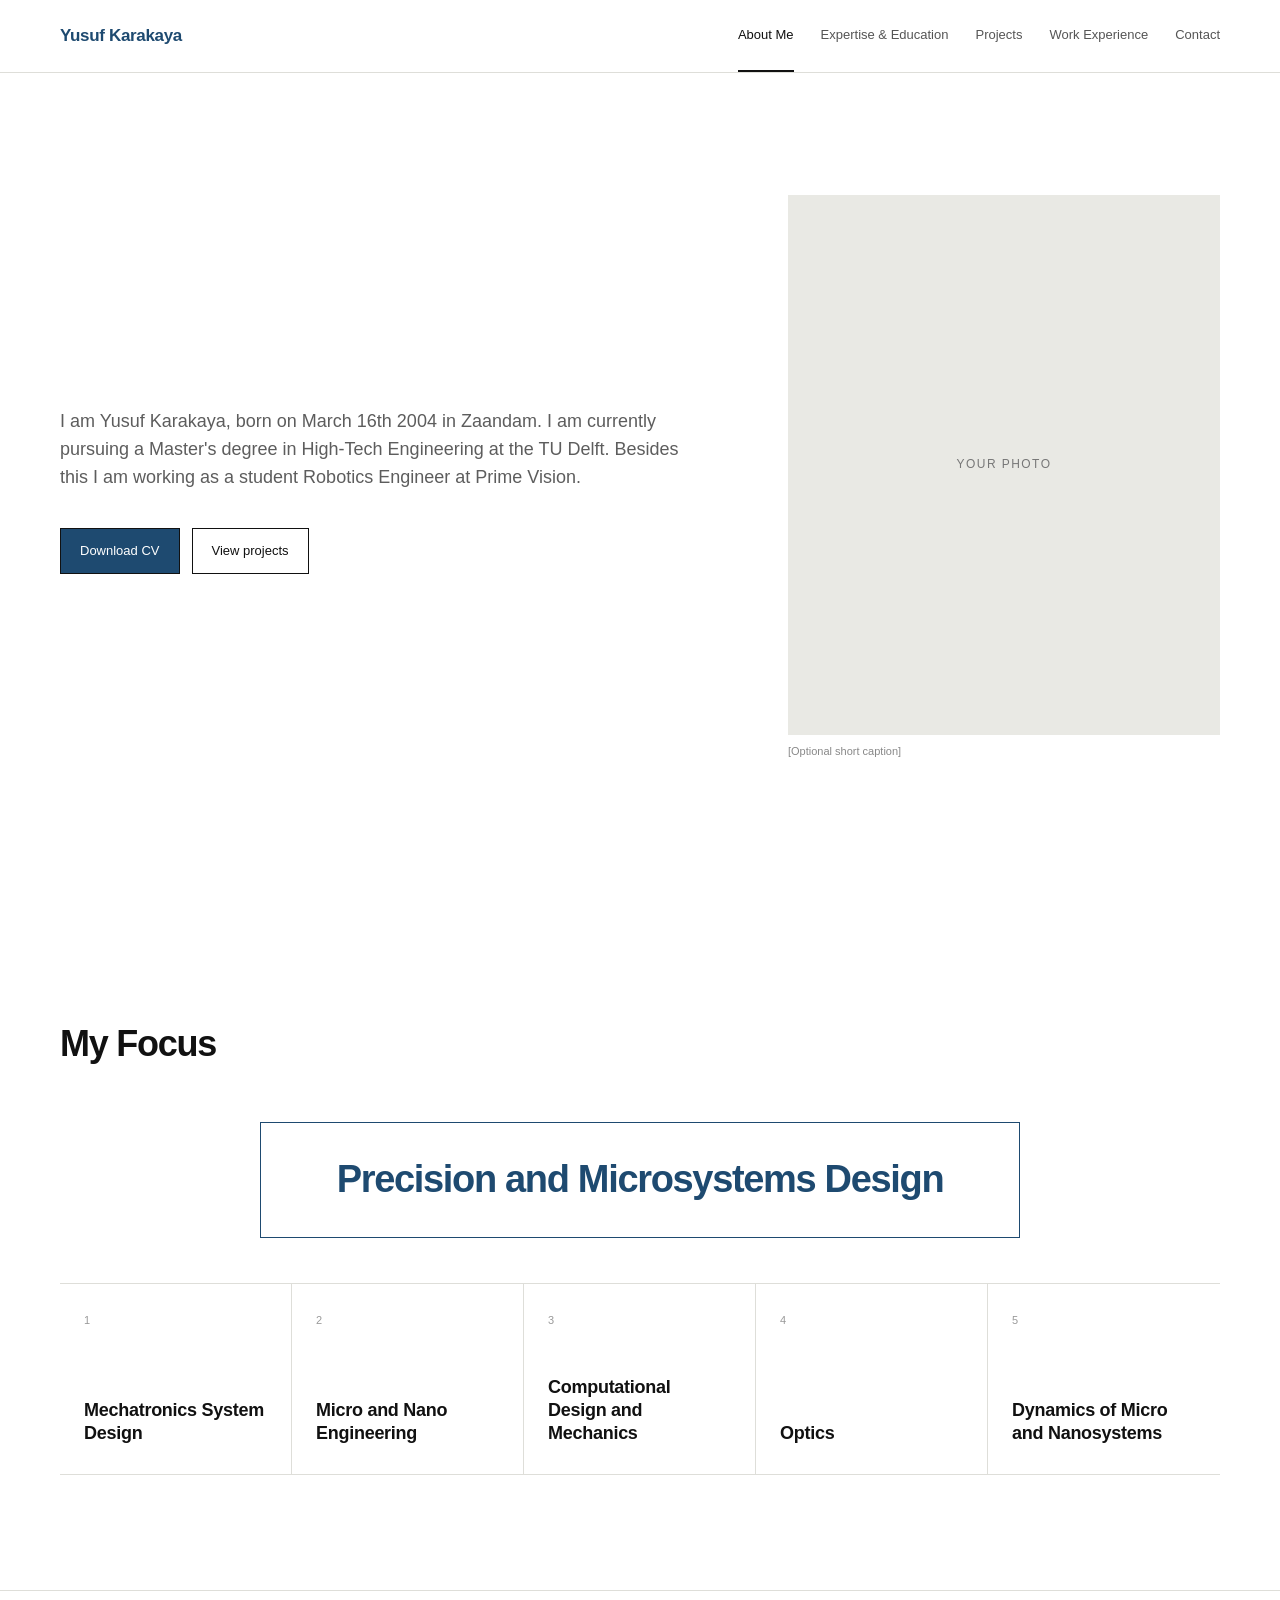
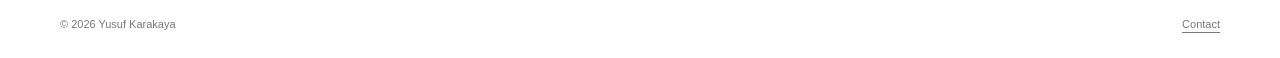
==== commit 811775d5: "BEP added" ====
--- a/index.html
+++ b/index.html
@@ -25,7 +25,7 @@
 <main>
   <section class="hero container">
     <div class="hero-copy">
-      <p class="eyebrow">MECHANICAL ENGINEERING · HIGH-TECH ENGINEERING</p>
+      <!-- <p class="eyebrow">MECHANICAL ENGINEERING · HIGH-TECH ENGINEERING</p> -->
       <!-- <h1>Designing precision machines for high-tech systems.</h1> -->
       <p class="lead">I am Yusuf Karakaya, born on March 16th 2004 in Zaandam. 
         I am currently pursuing a Master's degree in High-Tech Engineering at the TU Delft. Besides this I am working as a student Robotics Engineer at Prime Vision.</p>
